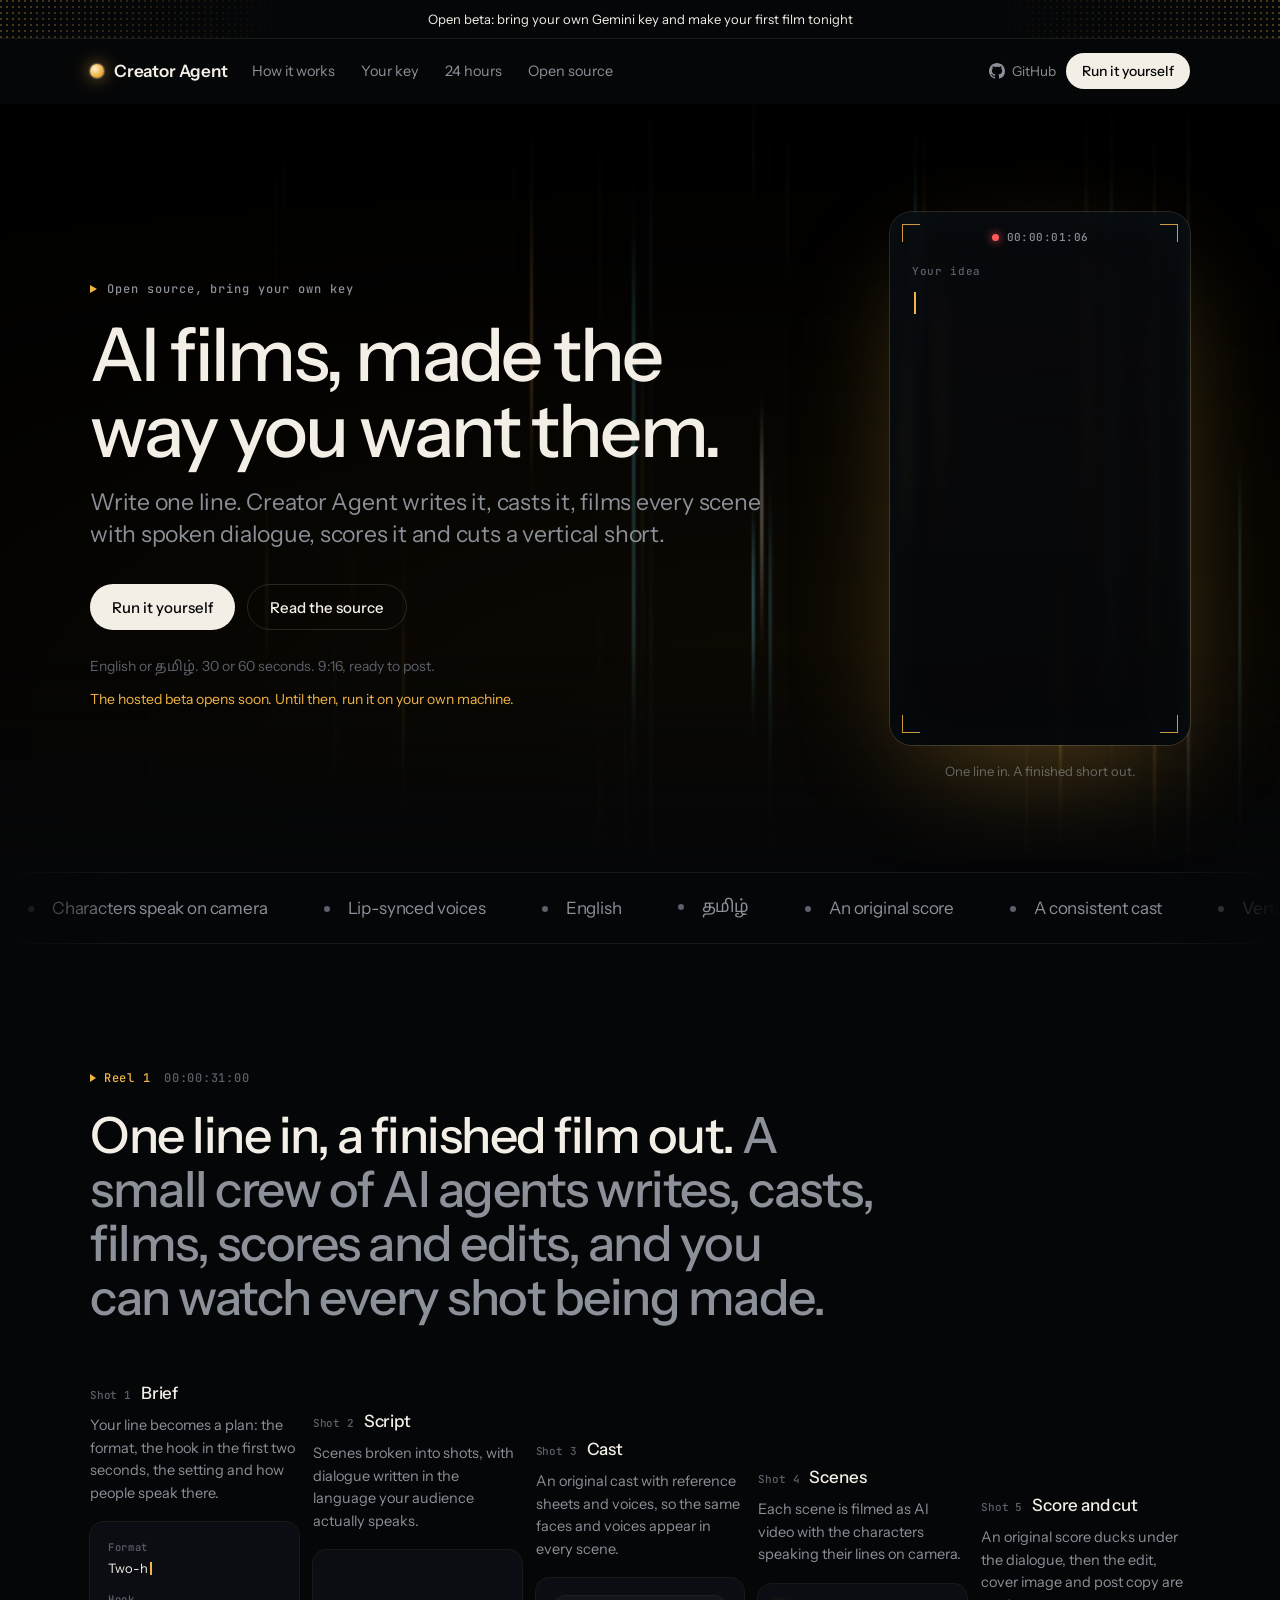
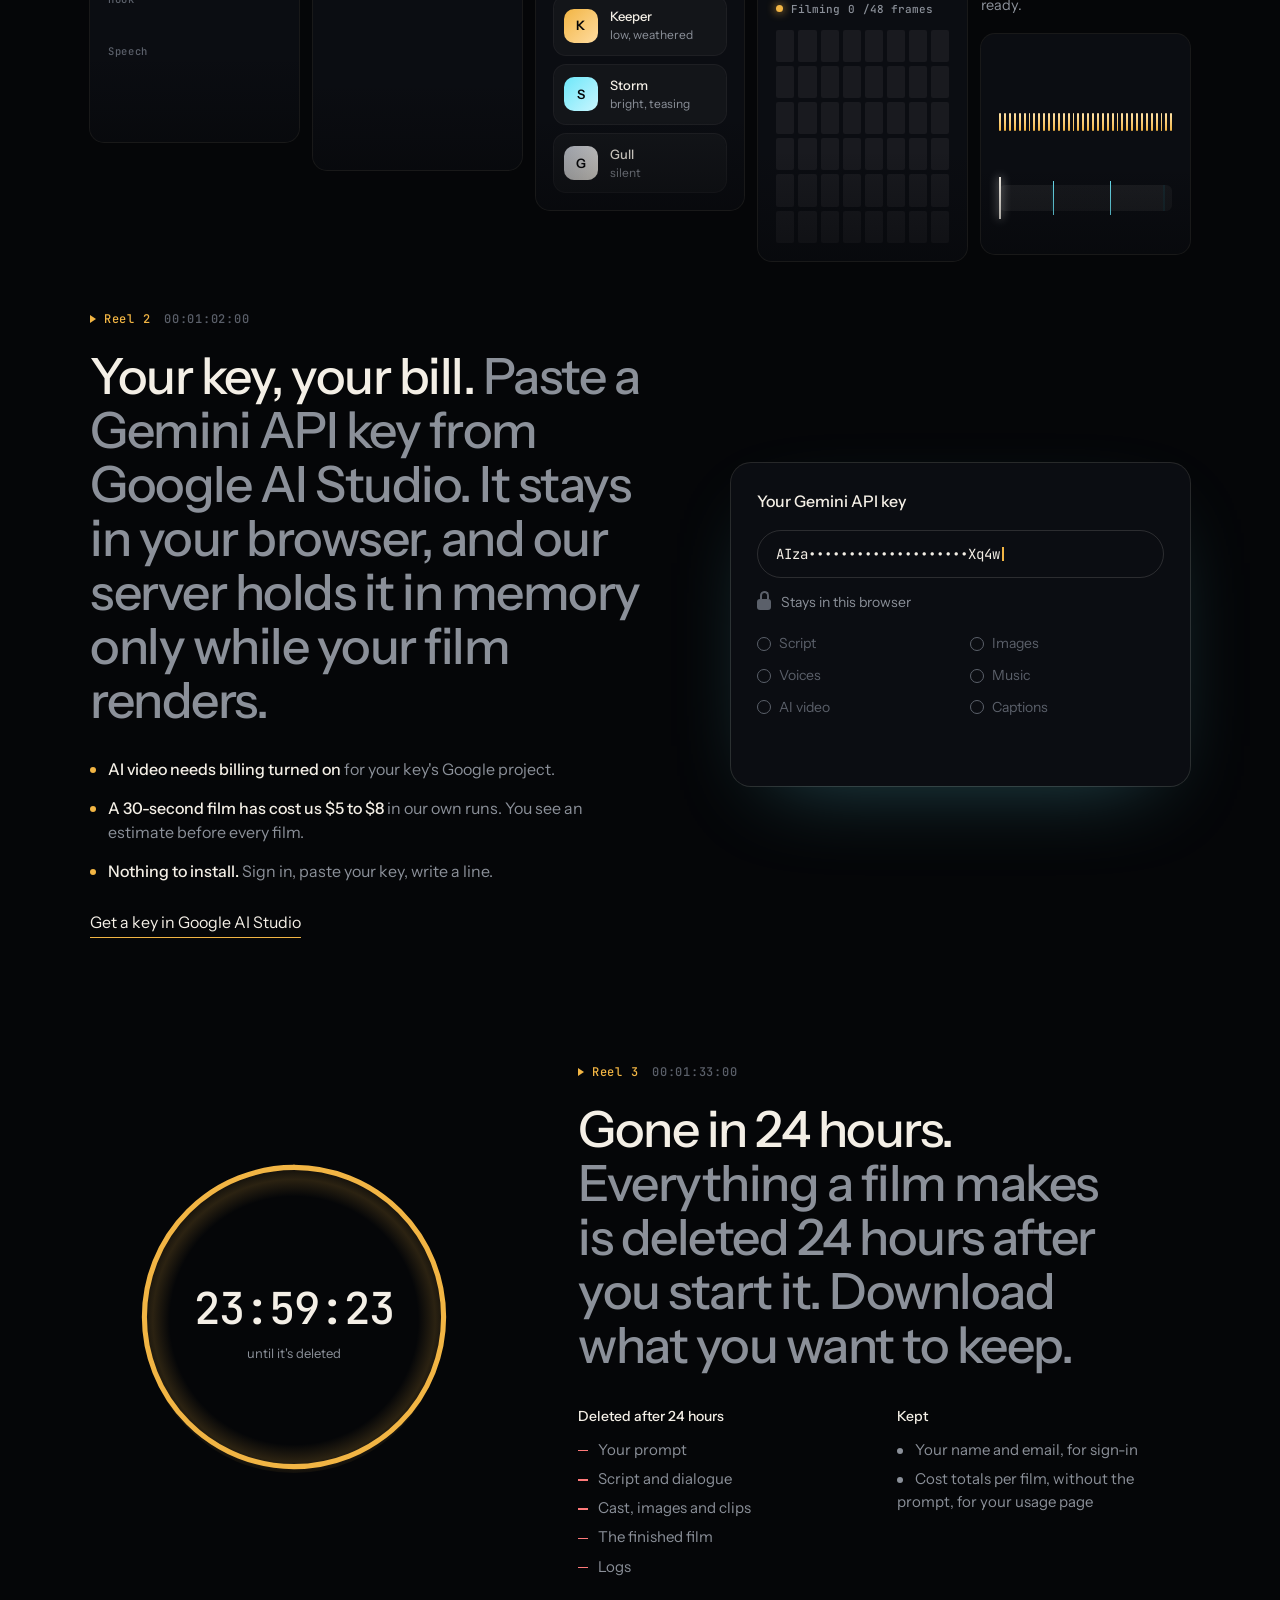
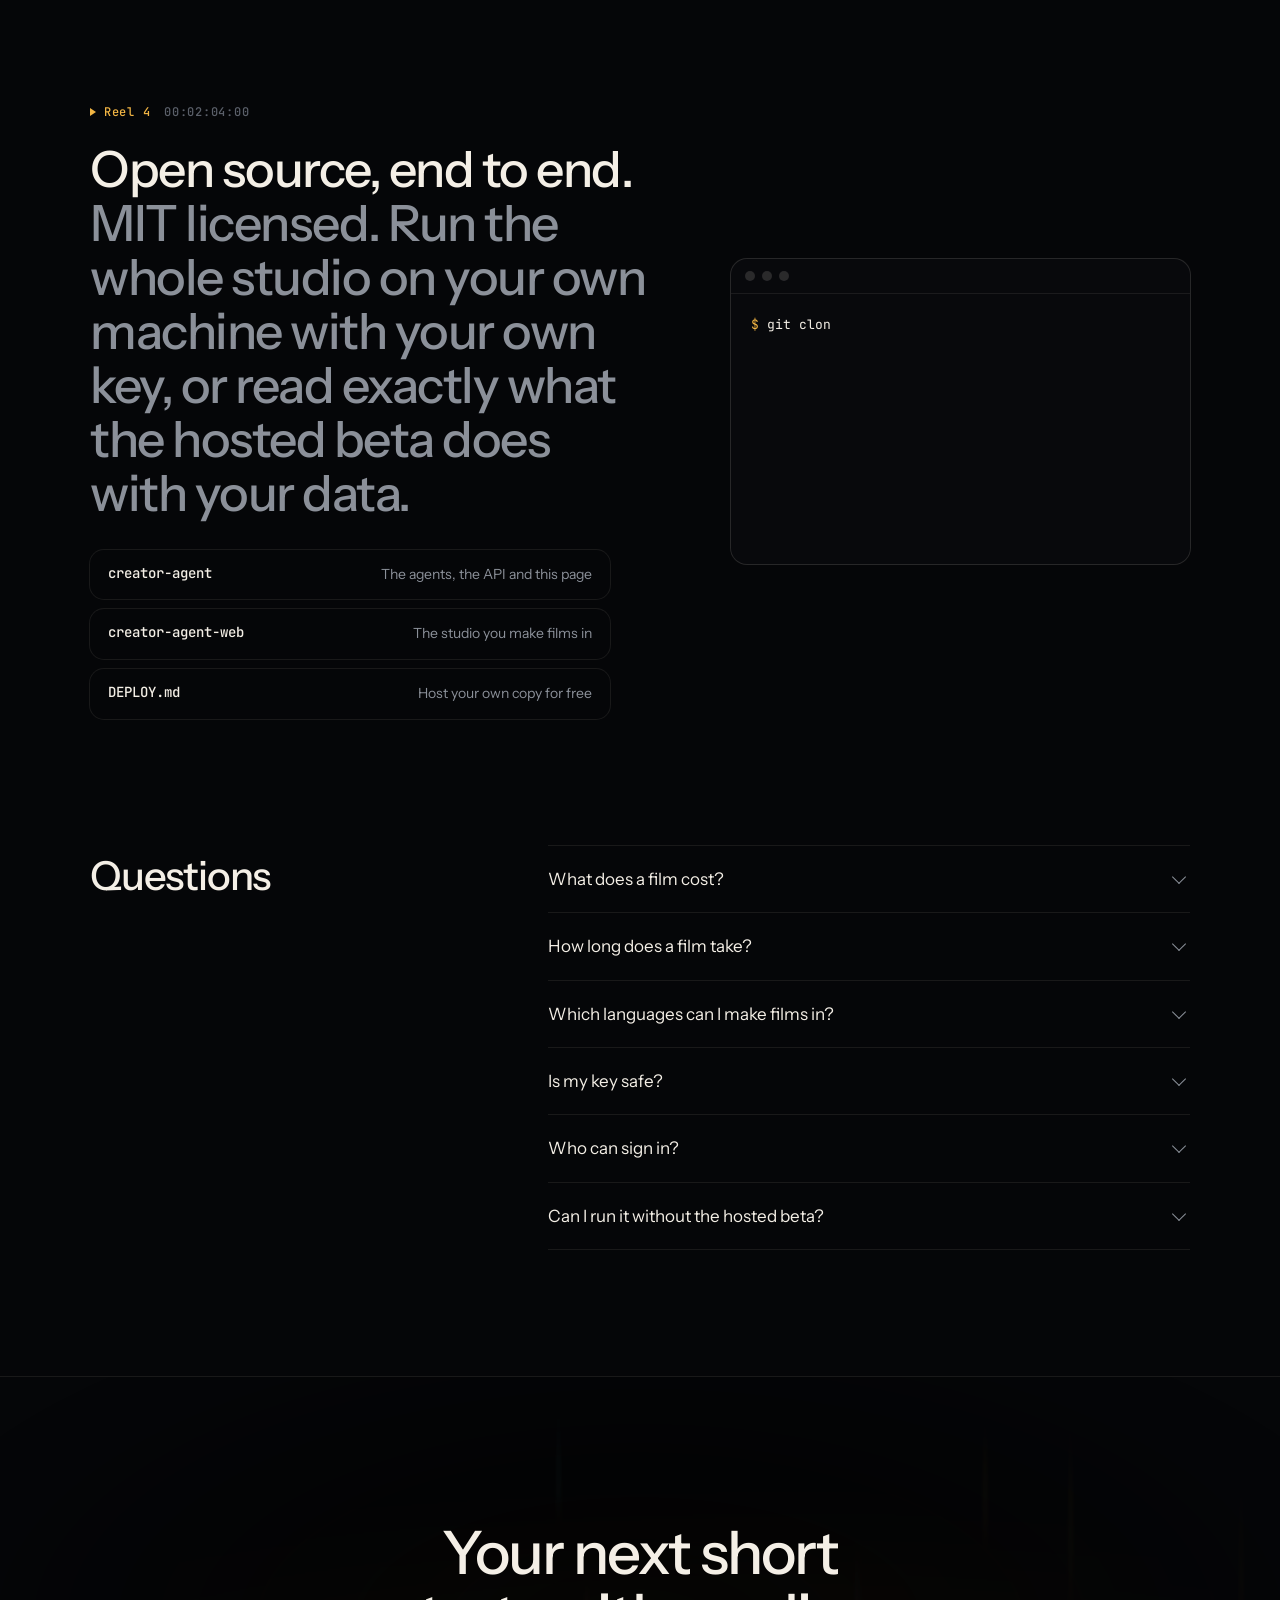
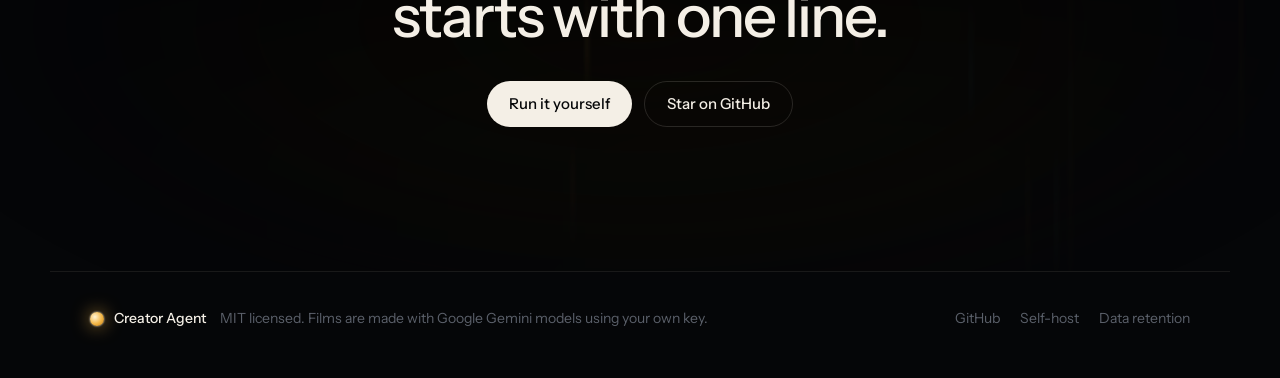
==== site/index.html @ b986a7c9 "Creator Agent: hosted BYOK beta, sign-in, 24h retention, homepage - Rebrand Storyboard Agent -> Crea" ====
<!doctype html>
<html lang="en">
<head>
  <meta charset="utf-8">
  <meta name="viewport" content="width=device-width, initial-scale=1">
  <title>Creator Agent: AI short films, made your way</title>
  <meta name="description" content="Open-source AI film studio for creators. Write one line and get a vertical short film with an original cast, spoken dialogue and a score, in English or Tamil. Bring your own Gemini key. Everything is deleted after 24 hours.">
  <meta property="og:title" content="Creator Agent">
  <meta property="og:description" content="Write one line. Get a finished vertical short film, made the way you want it. Open source, bring your own key.">
  <meta property="og:image" content="og.png">
  <meta property="og:type" content="website">
  <meta name="twitter:card" content="summary_large_image">
  <meta name="theme-color" content="#050608">
  <link rel="icon" href="favicon.svg" type="image/svg+xml">
  <link rel="preconnect" href="https://fonts.googleapis.com">
  <link rel="preconnect" href="https://fonts.gstatic.com" crossorigin>
  <link href="https://fonts.googleapis.com/css2?family=Instrument+Sans:wght@400;500;600&family=JetBrains+Mono:wght@400;500&family=Noto+Sans+Tamil:wght@500&display=swap" rel="stylesheet">
  <link rel="stylesheet" href="styles.css">
  <script src="config.js"></script>
  <script src="main.js" defer></script>
</head>
<body>
  <a class="skip" href="#main">Skip to content</a>

  <div class="ribbon">
    <span class="ribbon__grain" aria-hidden="true"></span>
    <a href="#key">Open beta: bring your own Gemini key and make your first film tonight</a>
  </div>

  <header class="nav" data-nav>
    <div class="nav__inner">
      <a class="brand" href="#top" aria-label="Creator Agent home">
        <span class="brand__bulb" aria-hidden="true"></span>
        Creator Agent
      </a>
      <nav class="nav__links" aria-label="Sections">
        <a href="#how">How it works</a>
        <a href="#key">Your key</a>
        <a href="#retention">24 hours</a>
        <a href="#source">Open source</a>
      </nav>
      <div class="nav__actions">
        <a class="star" href="https://github.com/Adithya-nat/creator-agent" data-star>
          <svg viewBox="0 0 16 16" aria-hidden="true"><path d="M8 0C3.58 0 0 3.58 0 8c0 3.54 2.29 6.53 5.47 7.59.4.07.55-.17.55-.38 0-.19-.01-.82-.01-1.49-2.01.37-2.53-.49-2.69-.94-.09-.23-.48-.94-.82-1.13-.28-.15-.68-.52-.01-.53.63-.01 1.08.58 1.23.82.72 1.21 1.87.87 2.33.66.07-.52.28-.87.51-1.07-1.78-.2-3.64-.89-3.64-3.95 0-.87.31-1.59.82-2.15-.08-.2-.36-1.02.08-2.12 0 0 .67-.21 2.2.82.64-.18 1.32-.27 2-.27s1.36.09 2 .27c1.53-1.04 2.2-.82 2.2-.82.44 1.1.16 1.92.08 2.12.51.56.82 1.27.82 2.15 0 3.07-1.87 3.75-3.65 3.95.29.25.54.73.54 1.48 0 1.07-.01 1.93-.01 2.2 0 .21.15.46.55.38A8.01 8.01 0 0 0 16 8c0-4.42-3.58-8-8-8Z"/></svg>
          <span data-star-count>GitHub</span>
        </a>
        <a class="btn btn--ghost btn--sm nav__signin" href="#" data-app-link="/login">Sign in</a>
        <a class="btn btn--light btn--sm" href="#" data-app-link="/login" data-cta>Start creating</a>
      </div>
    </div>
  </header>

  <main id="main">
    <!-- Hero: the projector beam + the gate where a film gets made -->
    <section class="hero" id="top">
      <canvas class="hero__beam" data-beam aria-hidden="true"></canvas>
      <div class="hero__inner">
        <div class="hero__copy">
          <p class="cue"><span class="cue__tri" aria-hidden="true"></span>Open source, bring your own key</p>
          <h1 class="hero__title">
            AI films, made the way you want them.
            <span class="dim">Write one line. Creator Agent writes it, casts it, films every scene with spoken dialogue, scores it and cuts a vertical short.</span>
          </h1>
          <div class="hero__ctas">
            <a class="btn btn--light" href="#" data-app-link="/login" data-cta>Start creating</a>
            <a class="btn btn--ghost" href="https://github.com/Adithya-nat/creator-agent">Read the source</a>
          </div>
          <p class="hero__meta">English or <span lang="ta" class="ta">தமிழ்</span>. 30 or 60 seconds. 9:16, ready to post.</p>
          <p class="hero__soon" data-soon hidden>The hosted beta opens soon. Until then, run it on your own machine.</p>
        </div>

        <figure class="gate" data-gate aria-label="A film being made from one line">
          <div class="gate__frame">
            <span class="gate__corner gate__corner--tl"></span><span class="gate__corner gate__corner--tr"></span>
            <span class="gate__corner gate__corner--bl"></span><span class="gate__corner gate__corner--br"></span>
            <div class="gate__hud">
              <span class="rec" aria-hidden="true"></span>
              <span class="tc" data-gate-tc>00:00:00:00</span>
            </div>
            <div class="gate__screen">
              <div class="gate__step gate__step--prompt is-on" data-step="prompt">
                <p class="gate__label">Your idea</p>
                <p class="gate__prompt"><span data-typed></span><span class="caret" aria-hidden="true"></span></p>
              </div>
              <ol class="gate__step gate__step--crew" data-step="crew">
                <li data-crew>Brief</li>
                <li data-crew>Script</li>
                <li data-crew>Cast</li>
                <li data-crew>Filming <span data-scene>scene 1 of 3</span></li>
                <li data-crew>Score and cut</li>
              </ol>
              <div class="gate__step gate__step--ready" data-step="ready">
                <div class="play" aria-hidden="true"><span></span></div>
                <p class="gate__title" data-film-title>The Keeper and the Storm</p>
                <p class="gate__sub">Film ready, 0:31</p>
                <p class="gate__line"><b>Keeper</b> You again? Every night, you knock.</p>
              </div>
            </div>
          </div>
          <figcaption class="gate__cap">One line in. A finished short out.</figcaption>
        </figure>
      </div>
    </section>

    <div class="ticker" aria-label="What every film includes">
      <div class="ticker__track" data-ticker>
        <span>Characters speak on camera</span><span>Lip-synced voices</span><span>English</span><span lang="ta" class="ta">தமிழ்</span>
        <span>An original score</span><span>A consistent cast</span><span>Vertical 9:16</span><span>Captions and post copy</span>
        <span>Watch every step live</span><span>MIT licensed</span>
      </div>
    </div>

    <!-- Reel 1: the pipeline is a real sequence, so the shots are numbered -->
    <section class="reel" id="how">
      <div class="reel__head">
        <p class="reel__mark"><span class="reel__no">Reel 1</span><span class="reel__tc">00:00:31:00</span></p>
        <h2 class="lit" data-lit>One line in, a finished film out. <span>A small crew of AI agents writes, casts, films, scores and edits, and you can watch every shot being made.</span></h2>
      </div>

      <ol class="shots" data-shots>
        <li class="shot" style="--n:0">
          <h3><span class="shot__n">Shot 1</span> Brief</h3>
          <p>Your line becomes a plan: the format, the hook in the first two seconds, the setting and how people speak there.</p>
          <div class="pane pane--brief" aria-hidden="true">
            <dl>
              <div><dt>Format</dt><dd data-fill="Two-hander, one night">&nbsp;</dd></div>
              <div><dt>Hook</dt><dd data-fill="A knock on a lighthouse door at 3 a.m.">&nbsp;</dd></div>
              <div><dt>Speech</dt><dd data-fill="Coastal Tamil, today">&nbsp;</dd></div>
            </dl>
          </div>
        </li>
        <li class="shot" style="--n:1">
          <h3><span class="shot__n">Shot 2</span> Script</h3>
          <p>Scenes broken into shots, with dialogue written in the language your audience actually speaks.</p>
          <div class="pane pane--script" aria-hidden="true">
            <p class="ln"><b>KEEPER</b> You again? Every night, you knock.</p>
            <p class="ln"><b>STORM</b> Someone has to keep you company.</p>
            <p class="ln ta" lang="ta"><b>காவலர்</b> இன்னைக்கும் வந்துட்டியா?</p>
          </div>
        </li>
        <li class="shot" style="--n:2">
          <h3><span class="shot__n">Shot 3</span> Cast</h3>
          <p>An original cast with reference sheets and voices, so the same faces and voices appear in every scene.</p>
          <div class="pane pane--cast" aria-hidden="true">
            <div class="chip-card" style="--d:0"><span class="mono">K</span><b>Keeper</b><i>low, weathered</i></div>
            <div class="chip-card" style="--d:1"><span class="mono">S</span><b>Storm</b><i>bright, teasing</i></div>
            <div class="chip-card" style="--d:2"><span class="mono">G</span><b>Gull</b><i>silent</i></div>
          </div>
        </li>
        <li class="shot" style="--n:3">
          <h3><span class="shot__n">Shot 4</span> Scenes</h3>
          <p>Each scene is filmed as AI video with the characters speaking their lines on camera.</p>
          <div class="pane pane--scenes" aria-hidden="true">
            <p class="pane__status"><span class="dot"></span>Filming <span data-shots-count>0</span>/48 frames</p>
            <div class="cells" data-cells></div>
          </div>
        </li>
        <li class="shot" style="--n:4">
          <h3><span class="shot__n">Shot 5</span> Score and cut</h3>
          <p>An original score ducks under the dialogue, then the edit, cover image and post copy are ready.</p>
          <div class="pane pane--cut" aria-hidden="true">
            <div class="wave" data-wave></div>
            <div class="timeline"><span class="cut" style="--x:31%"></span><span class="cut" style="--x:64%"></span><span class="head"></span></div>
          </div>
        </li>
      </ol>
    </section>

    <!-- Reel 2: bring your own key -->
    <section class="reel reel--split" id="key">
      <div class="reel__head">
        <p class="reel__mark"><span class="reel__no">Reel 2</span><span class="reel__tc">00:01:02:00</span></p>
        <h2 class="lit" data-lit>Your key, your bill. <span>Paste a Gemini API key from Google AI Studio. It stays in your browser, and our server holds it in memory only while your film renders.</span></h2>
        <ul class="facts">
          <li><b>AI video needs billing turned on</b> for your key's Google project.</li>
          <li><b>A 30-second film has cost us $5 to $8</b> in our own runs. You see an estimate before every film.</li>
          <li><b>Nothing to install.</b> Sign in, paste your key, write a line.</li>
        </ul>
        <a class="link" href="https://aistudio.google.com/apikey">Get a key in Google AI Studio</a>
      </div>

      <div class="keybox" data-keybox aria-hidden="true">
        <p class="keybox__title">Your Gemini API key</p>
        <div class="keybox__field"><span data-key-typed></span><span class="caret"></span></div>
        <p class="keybox__lock"><span class="lock" data-lock></span>Stays in this browser</p>
        <ul class="keybox__checks">
          <li data-check>Script</li><li data-check>Images</li><li data-check>Voices</li>
          <li data-check>Music</li><li data-check>AI video</li><li data-check>Captions</li>
        </ul>
        <p class="keybox__ok" data-key-ok>Ready to make films.</p>
      </div>
    </section>

    <!-- Reel 3: 24-hour retention -->
    <section class="reel reel--split reel--flip" id="retention">
      <div class="clock" data-clock aria-hidden="true">
        <svg viewBox="0 0 200 200">
          <circle class="clock__track" cx="100" cy="100" r="88"/>
          <circle class="clock__arc" cx="100" cy="100" r="88" data-clock-arc/>
        </svg>
        <div class="clock__read">
          <span class="clock__time" data-clock-time>24:00:00</span>
          <span class="clock__label">until it's deleted</span>
        </div>
      </div>

      <div class="reel__head">
        <p class="reel__mark"><span class="reel__no">Reel 3</span><span class="reel__tc">00:01:33:00</span></p>
        <h2 class="lit" data-lit>Gone in 24 hours. <span>Everything a film makes is deleted 24 hours after you start it. Download what you want to keep.</span></h2>
        <div class="ledger">
          <div class="ledger__gone">
            <h3>Deleted after 24 hours</h3>
            <ul><li>Your prompt</li><li>Script and dialogue</li><li>Cast, images and clips</li><li>The finished film</li><li>Logs</li></ul>
          </div>
          <div class="ledger__kept">
            <h3>Kept</h3>
            <ul><li>Your name and email, for sign-in</li><li>Cost totals per film, without the prompt, for your usage page</li></ul>
          </div>
        </div>
      </div>
    </section>

    <!-- Reel 4: open source -->
    <section class="reel reel--split" id="source">
      <div class="reel__head">
        <p class="reel__mark"><span class="reel__no">Reel 4</span><span class="reel__tc">00:02:04:00</span></p>
        <h2 class="lit" data-lit>Open source, end to end. <span>MIT licensed. Run the whole studio on your own machine with your own key, or read exactly what the hosted beta does with your data.</span></h2>
        <div class="repos">
          <a href="https://github.com/Adithya-nat/creator-agent"><b>creator-agent</b><span>The agents, the API and this page</span></a>
          <a href="https://github.com/Adithya-nat/creator-agent-web"><b>creator-agent-web</b><span>The studio you make films in</span></a>
          <a href="https://github.com/Adithya-nat/creator-agent/blob/main/DEPLOY.md"><b>DEPLOY.md</b><span>Host your own copy for free</span></a>
        </div>
      </div>
      <div class="term" aria-label="Run it locally">
        <div class="term__bar"><span></span><span></span><span></span></div>
        <pre class="term__body" data-term></pre>
      </div>
    </section>

    <section class="faq" aria-labelledby="faq-title">
      <h2 id="faq-title">Questions</h2>
      <div class="faq__list">
        <details><summary>What does a film cost?</summary><p>You pay Google directly through your own key. A 30-second film with on-camera dialogue has cost us about $5 to $8; most of that is AI video. The studio shows an estimate before you start and the real cost after.</p></details>
        <details><summary>How long does a film take?</summary><p>Usually 10 to 20 minutes for 30 seconds. You can watch each step live and leave the page; the film keeps rendering.</p></details>
        <details><summary>Which languages can I make films in?</summary><p>English and Tamil. A film is entirely in one language, from the dialogue to the captions and the post copy.</p></details>
        <details><summary>Is my key safe?</summary><p>Your key is stored only in your browser. It travels with the request that starts or resumes a film, is held in memory while that film renders, and is never written to the database or logs. You can remove it any time.</p></details>
        <details><summary>Who can sign in?</summary><p>Anyone can sign in with GitHub or Google. During the beta, new accounts are let in in small batches, so you may wait a little before you can make films.</p></details>
        <details><summary>Can I run it without the hosted beta?</summary><p>Yes. Clone both repositories, add your key to <code>.env</code> and run <code>make setup && make dev</code>. Nothing leaves your machine except calls to Google.</p></details>
      </div>
    </section>

    <section class="finale">
      <canvas class="finale__beam" data-beam="soft" aria-hidden="true"></canvas>
      <h2>Your next short starts with one line.</h2>
      <div class="hero__ctas">
        <a class="btn btn--light" href="#" data-app-link="/login" data-cta>Start creating</a>
        <a class="btn btn--ghost" href="https://github.com/Adithya-nat/creator-agent">Star on GitHub</a>
      </div>
    </section>
  </main>

  <footer class="foot">
    <p><span class="brand__bulb" aria-hidden="true"></span>Creator Agent</p>
    <p>MIT licensed. Films are made with Google Gemini models using your own key.</p>
    <nav aria-label="Footer"><a href="https://github.com/Adithya-nat/creator-agent">GitHub</a><a href="https://github.com/Adithya-nat/creator-agent/blob/main/DEPLOY.md">Self-host</a><a href="#retention">Data retention</a></nav>
  </footer>
</body>
</html>
---- site/styles.css ----
:root {
  --void: #050608;
  --void-2: #0b0d12;
  --celluloid: #f4efe6;
  --grain: #8b9099;
  --grain-2: #5b606a;
  --tungsten: #f2b544;
  --leak: #6ee7f9;
  --ok: #7bd88f;
  --hair: rgba(244, 239, 230, 0.08);
  --hair-2: rgba(244, 239, 230, 0.14);
  --sans: "Instrument Sans", system-ui, sans-serif;
  --mono: "JetBrains Mono", ui-monospace, monospace;
  --tamil: "Noto Sans Tamil", var(--sans);
  --wrap: 1180px;
  --gutter: clamp(16px, 4vw, 40px);
  --ease: cubic-bezier(0.2, 0, 0, 1);
  color-scheme: dark;
}

*, *::before, *::after { box-sizing: border-box; }
[hidden] { display: none !important; }
html { scroll-behavior: smooth; -webkit-text-size-adjust: 100%; }
body {
  margin: 0;
  background: var(--void);
  color: var(--celluloid);
  font: 400 16px/1.55 var(--sans);
  -webkit-font-smoothing: antialiased;
  overflow-x: hidden;
}
a { color: inherit; text-decoration: none; }
h1, h2, h3, p, ul, ol, dl, dd, figure { margin: 0; padding: 0; }
ul, ol { list-style: none; }
code { font: 0.9em var(--mono); color: var(--celluloid); }
.ta { font-family: var(--tamil); }
:focus-visible { outline: 2px solid var(--tungsten); outline-offset: 3px; border-radius: 6px; }

.skip { position: absolute; left: -999px; top: 8px; z-index: 100; background: var(--celluloid); color: var(--void); padding: 8px 12px; border-radius: 8px; }
.skip:focus { left: 8px; }

/* ---------- ribbon + nav ---------- */
.ribbon {
  position: relative;
  overflow: hidden;
  border-bottom: 1px solid var(--hair);
  text-align: center;
  font-size: 13px;
  padding: 9px var(--gutter);
  color: var(--celluloid);
}
.ribbon__grain {
  position: absolute; inset: 0; z-index: -1; opacity: 0.55;
  background:
    radial-gradient(circle at 1px 1px, rgba(242, 181, 68, 0.55) 1px, transparent 1.2px) 0 0 / 6px 6px;
  mask-image: linear-gradient(90deg, black, transparent 22%, transparent 78%, black);
}
.ribbon a:hover { color: var(--tungsten); }

.nav { position: sticky; top: 0; z-index: 50; transition: background 0.3s var(--ease), border-color 0.3s; border-bottom: 1px solid transparent; }
.nav.is-scrolled { background: rgba(5, 6, 8, 0.72); backdrop-filter: blur(14px) saturate(1.4); border-color: var(--hair); }
.nav__inner { max-width: var(--wrap); margin: 0 auto; padding: 14px var(--gutter); display: flex; align-items: center; gap: 24px; }
.brand { white-space: nowrap; display: inline-flex; align-items: center; gap: 10px; font-weight: 600; letter-spacing: -0.01em; font-size: 17px; }
.brand__bulb {
  width: 14px; height: 14px; border-radius: 50%;
  background: radial-gradient(circle at 35% 35%, #fff4d6, var(--tungsten) 55%, #b9791c);
  box-shadow: 0 0 18px rgba(242, 181, 68, 0.75), 0 0 2px #fff;
  display: inline-block;
}
.nav__links { display: none; gap: 26px; font-size: 14.5px; color: var(--grain); }
.nav__links a:hover { color: var(--celluloid); }
.nav__actions { margin-left: auto; display: flex; align-items: center; gap: 10px; }
.star { display: none; align-items: center; gap: 7px; font-size: 13.5px; color: var(--grain); }
.star svg { width: 16px; height: 16px; fill: currentColor; }
.star:hover { color: var(--celluloid); }


.btn {
  display: inline-flex; align-items: center; justify-content: center;
  min-height: 46px; padding: 0 22px; border-radius: 999px;
  font: 500 15px var(--sans); white-space: nowrap;
  transition: transform 0.15s var(--ease), background 0.2s, border-color 0.2s, color 0.2s;
}
.btn:active { transform: scale(0.97); }
.btn--sm { min-height: 36px; padding: 0 16px; font-size: 14px; }
.btn--light { background: var(--celluloid); color: #07080a; }
.btn--light:hover { background: #fff; }
.nav .nav__signin { display: none; }
.btn--ghost { border: 1px solid var(--hair-2); color: var(--celluloid); }
.btn--ghost:hover { border-color: rgba(244, 239, 230, 0.35); background: rgba(244, 239, 230, 0.04); }

/* ---------- hero ---------- */
.hero { position: relative; isolation: isolate; overflow: hidden; }
.hero__beam, .finale__beam { position: absolute; inset: 0; width: 100%; height: 100%; z-index: -1; display: block; }
.hero__beam { mask-image: linear-gradient(to bottom, black 70%, transparent); }
.hero__inner {
  max-width: var(--wrap); margin: 0 auto;
  padding: clamp(56px, 12vh, 140px) var(--gutter) clamp(56px, 10vh, 110px);
  display: grid; gap: 56px; align-items: center;
}
.cue { display: flex; align-items: center; gap: 10px; font: 500 12px/1 var(--mono); letter-spacing: 0.08em; color: var(--grain); }
.cue__tri { width: 0; height: 0; border-left: 7px solid var(--tungsten); border-top: 4.5px solid transparent; border-bottom: 4.5px solid transparent; }
.hero__title {
  margin-top: 22px;
  font-weight: 500;
  font-size: clamp(38px, 6.2vw, 74px);
  line-height: 1.02;
  letter-spacing: -0.035em;
  max-width: 15ch;
  text-wrap: balance;
}
.hero__title .dim {
  display: block; margin-top: 18px;
  font-size: clamp(18px, 1.9vw, 23px); line-height: 1.4; letter-spacing: -0.01em;
  color: var(--grain); max-width: 46ch; font-weight: 400; text-wrap: pretty;
}
.hero__ctas { margin-top: 34px; display: flex; flex-wrap: wrap; gap: 12px; }
.hero__meta { margin-top: 26px; font-size: 14px; color: var(--grain-2); }
.hero__soon { margin-top: 10px; font-size: 14px; color: var(--tungsten); }

/* the gate: a 9:16 projector aperture */
.gate { justify-self: center; width: min(300px, 78vw); }
.gate__frame {
  position: relative; aspect-ratio: 9 / 16;
  border-radius: 22px;
  background: linear-gradient(180deg, rgba(11, 13, 18, 0.65), rgba(5, 6, 8, 0.92));
  box-shadow: 0 0 0 1px var(--hair-2), 0 40px 120px -30px rgba(242, 181, 68, 0.35), inset 0 0 60px rgba(110, 231, 249, 0.04);
  backdrop-filter: blur(6px);
  overflow: hidden;
}
.gate__corner { position: absolute; width: 18px; height: 18px; border-color: var(--tungsten); border-style: solid; opacity: 0.85; }
.gate__corner--tl { top: 12px; left: 12px; border-width: 1.5px 0 0 1.5px; }
.gate__corner--tr { top: 12px; right: 12px; border-width: 1.5px 1.5px 0 0; }
.gate__corner--bl { bottom: 12px; left: 12px; border-width: 0 0 1.5px 1.5px; }
.gate__corner--br { bottom: 12px; right: 12px; border-width: 0 1.5px 1.5px 0; }
.gate__hud { position: absolute; top: 18px; left: 0; right: 0; display: flex; justify-content: center; align-items: center; gap: 8px; font: 500 11px var(--mono); color: var(--grain); letter-spacing: 0.04em; }
.rec { width: 7px; height: 7px; border-radius: 50%; background: #ff5a5a; box-shadow: 0 0 10px #ff5a5a; animation: blink 1.4s steps(2) infinite; }
.gate__screen { position: absolute; inset: 52px 22px 26px; }
.gate__step { position: absolute; inset: 0; opacity: 0; transform: translateY(8px); transition: opacity 0.6s var(--ease), transform 0.6s var(--ease); pointer-events: none; }
.gate__step.is-on { opacity: 1; transform: none; }
.gate__label { font: 500 11px var(--mono); color: var(--grain-2); letter-spacing: 0.06em; }
.gate__prompt { margin-top: 12px; font-size: 22px; line-height: 1.25; letter-spacing: -0.02em; min-height: 4em; }
.caret { display: inline-block; width: 2px; height: 1em; background: var(--tungsten); vertical-align: -0.12em; margin-left: 2px; animation: blink 1s steps(2) infinite; }
.gate__step--crew { display: flex; flex-direction: column; justify-content: center; gap: 14px; }
.gate__step--crew li {
  display: flex; align-items: center; gap: 12px; font-size: 15px; color: var(--grain-2);
  transition: color 0.4s;
}
.gate__step--crew li::before {
  content: ""; width: 16px; height: 16px; border-radius: 50%; flex: none;
  border: 1.5px solid var(--grain-2); transition: all 0.35s var(--ease);
}
.gate__step--crew li.is-run { color: var(--celluloid); }
.gate__step--crew li.is-run::before { border-color: var(--tungsten); border-top-color: transparent; animation: spin 0.9s linear infinite; }
.gate__step--crew li.is-done { color: var(--grain); }
.gate__step--crew li.is-done::before { background: var(--ok); border-color: var(--ok); box-shadow: inset 0 0 0 3px #0b0d12; }
.gate__step--crew li span { font: 500 11px var(--mono); color: var(--tungsten); }
.gate__step--ready { display: flex; flex-direction: column; justify-content: flex-end; }
.play { position: absolute; top: 34%; left: 50%; translate: -50% -50%; width: 64px; height: 64px; border-radius: 50%; background: rgba(244, 239, 230, 0.1); box-shadow: 0 0 0 1px var(--hair-2), 0 0 50px rgba(242, 181, 68, 0.35); display: grid; place-items: center; }
.play span { width: 0; height: 0; border-left: 16px solid var(--celluloid); border-top: 10px solid transparent; border-bottom: 10px solid transparent; margin-left: 4px; }
.gate__title { font-size: 19px; font-weight: 500; letter-spacing: -0.02em; }
.gate__sub { font: 500 11px var(--mono); color: var(--ok); margin-top: 6px; }
.gate__line { margin-top: 16px; padding: 8px 10px; border-radius: 10px; background: rgba(0, 0, 0, 0.45); font-size: 13px; color: var(--celluloid); }
.gate__line b { color: var(--tungsten); font-weight: 600; margin-right: 6px; }
.gate__cap { margin-top: 16px; text-align: center; font-size: 13px; color: var(--grain-2); }

/* ---------- ticker ---------- */
.ticker { border-block: 1px solid var(--hair); overflow: hidden; mask-image: linear-gradient(90deg, transparent, black 10%, black 90%, transparent); }
.ticker__track { display: flex; width: max-content; gap: 56px; padding: 22px 28px; animation: marquee 48s linear infinite; }
.ticker__track span { font-size: 17px; color: var(--grain); white-space: nowrap; letter-spacing: -0.01em; }
.ticker__track span::before { content: ""; display: inline-block; width: 6px; height: 6px; margin-right: 18px; border-radius: 50%; background: var(--grain-2); vertical-align: middle; }
.ticker:hover .ticker__track { animation-play-state: paused; }

/* ---------- reels ---------- */
.reel { max-width: var(--wrap); margin: 0 auto; padding: clamp(80px, 14vh, 150px) var(--gutter) 0; }
.reel__mark { display: flex; align-items: baseline; gap: 14px; font: 500 12px var(--mono); letter-spacing: 0.06em; }
.reel__no { color: var(--tungsten); }
.reel__no::before { content: ""; display: inline-block; margin-right: 8px; border-left: 6px solid var(--tungsten); border-top: 4px solid transparent; border-bottom: 4px solid transparent; }
.reel__tc { color: var(--grain-2); }
.lit {
  margin-top: 22px;
  font-weight: 500; font-size: clamp(30px, 4.2vw, 50px); line-height: 1.08; letter-spacing: -0.03em;
  max-width: 24ch; text-wrap: balance;
}
.lit > span { color: #3f434b; }
.lit .w { transition: color 0.5s var(--ease); }
.lit .w.on { color: var(--grain); }
.reel--split { display: grid; gap: 56px; align-items: center; }

/* shots: a horizontal strip on desktop, a swipe row on phones */
.shots {
  margin-top: 56px; display: grid; grid-auto-flow: column; grid-auto-columns: minmax(260px, 78%);
  gap: 14px; overflow-x: auto; scroll-snap-type: x mandatory; padding-bottom: 8px;
  scrollbar-width: none;
}
.shots::-webkit-scrollbar { display: none; }
.shot { scroll-snap-align: start; display: flex; flex-direction: column; }
.shot h3 { font-size: 17px; font-weight: 500; letter-spacing: -0.01em; display: flex; gap: 10px; align-items: baseline; }
.shot__n { font: 500 11px var(--mono); color: var(--grain-2); }
.shot > p { margin-top: 8px; font-size: 14.5px; color: var(--grain); min-height: 4.6em; }
.pane {
  margin-top: 18px; position: relative; flex: 1; min-height: 220px;
  border-radius: 14px; background: var(--void-2); box-shadow: 0 0 0 1px var(--hair);
  padding: 18px; overflow: hidden; font-size: 13px;
}
.pane::after { content: ""; position: absolute; inset: 0; pointer-events: none; background: linear-gradient(180deg, transparent 60%, rgba(5, 6, 8, 0.5)); }
.pane--brief dl { display: grid; gap: 14px; }
.pane--brief dt { font: 500 10.5px var(--mono); color: var(--grain-2); letter-spacing: 0.06em; }
.pane--brief dd { margin-top: 4px; color: var(--celluloid); min-height: 1.4em; }
.pane--brief dd.typing::after { content: ""; display: inline-block; width: 1.5px; height: 1em; background: var(--tungsten); vertical-align: -0.15em; margin-left: 2px; animation: blink 1s steps(2) infinite; }
.pane--script { display: flex; flex-direction: column; gap: 12px; }
.ln { opacity: 0; transform: translateY(6px); transition: opacity 0.5s var(--ease), transform 0.5s var(--ease); line-height: 1.45; }
.ln b { display: block; font: 500 10.5px var(--mono); color: var(--tungsten); letter-spacing: 0.05em; margin-bottom: 2px; }
.ln.ta b { font-family: var(--tamil); letter-spacing: 0; }
.ln.on { opacity: 1; transform: none; }
.pane--cast { display: grid; gap: 10px; }
.chip-card {
  display: grid; grid-template-columns: 34px 1fr; grid-template-rows: auto auto; column-gap: 12px; align-items: center;
  padding: 10px; border-radius: 12px; background: rgba(244, 239, 230, 0.03); box-shadow: 0 0 0 1px var(--hair);
  opacity: 0; transform: translateX(-14px) rotate(-2deg);
  transition: opacity 0.5s var(--ease) calc(var(--d) * 0.18s), transform 0.6s var(--ease) calc(var(--d) * 0.18s);
}
.is-live .chip-card { opacity: 1; transform: none; }
.chip-card .mono { grid-row: span 2; width: 34px; height: 34px; border-radius: 10px; display: grid; place-items: center; font-weight: 600; color: var(--void); background: linear-gradient(135deg, var(--tungsten), #ffdca0); }
.chip-card:nth-child(2) .mono { background: linear-gradient(135deg, var(--leak), #c9f6ff); }
.chip-card:nth-child(3) .mono { background: linear-gradient(135deg, #b9bec8, #f4efe6); }
.chip-card b { font-weight: 500; }
.chip-card i { font-style: normal; font-size: 12px; color: var(--grain); }
.pane__status { display: flex; align-items: center; gap: 8px; font: 500 11px var(--mono); color: var(--grain); }
.dot { width: 7px; height: 7px; border-radius: 50%; background: var(--tungsten); box-shadow: 0 0 10px var(--tungsten); animation: blink 1.2s steps(2) infinite; }
.cells { margin-top: 14px; display: grid; grid-template-columns: repeat(8, 1fr); gap: 4px; }
.cells i { aspect-ratio: 9 / 16; border-radius: 2px; background: rgba(244, 239, 230, 0.06); transition: background 0.35s; }
.cells i.on { background: color-mix(in oklab, var(--tungsten) 75%, transparent); box-shadow: 0 0 8px rgba(242, 181, 68, 0.35); }
.cells i.on:nth-child(3n) { background: color-mix(in oklab, var(--leak) 60%, transparent); box-shadow: 0 0 8px rgba(110, 231, 249, 0.3); }
.pane--cut { display: flex; flex-direction: column; justify-content: center; gap: 18px; }
.wave { height: 90px; display: flex; align-items: center; gap: 3px; }
.wave i { flex: 1; border-radius: 2px; background: linear-gradient(to top, var(--tungsten), #ffe2a8); height: 20%; transform-origin: center; animation: wave 1.6s ease-in-out infinite; animation-play-state: paused; animation-delay: calc(var(--i) * -0.09s); }
.is-live .wave i { animation-play-state: running; }
.timeline { position: relative; height: 26px; border-radius: 6px; background: repeating-linear-gradient(90deg, rgba(244, 239, 230, 0.07) 0 30%, rgba(110, 231, 249, 0.12) 30% 31%, rgba(244, 239, 230, 0.05) 31% 64%, rgba(110, 231, 249, 0.12) 64% 65%, rgba(244, 239, 230, 0.08) 65%); }
.timeline .cut { position: absolute; top: -4px; bottom: -4px; left: var(--x); width: 1.5px; background: var(--leak); }
.timeline .head { position: absolute; top: -8px; bottom: -8px; width: 2px; background: var(--celluloid); box-shadow: 0 0 10px #fff; left: 0; animation: playhead 5s linear infinite; animation-play-state: paused; }
.is-live .timeline .head { animation-play-state: running; }

.facts { margin-top: 30px; display: grid; gap: 14px; max-width: 52ch; color: var(--grain); }
.facts li { padding-left: 18px; position: relative; }
.facts li::before { content: ""; position: absolute; left: 0; top: 0.62em; width: 6px; height: 6px; border-radius: 50%; background: var(--tungsten); }
.facts b { color: var(--celluloid); font-weight: 500; }
.link { display: inline-block; margin-top: 26px; color: var(--celluloid); border-bottom: 1px solid var(--tungsten); padding-bottom: 2px; }
.link:hover { color: var(--tungsten); }

.keybox {
  border-radius: 20px; padding: 26px; background: var(--void-2);
  box-shadow: 0 0 0 1px var(--hair-2), 0 30px 90px -40px rgba(110, 231, 249, 0.35);
}
.keybox__title { font-weight: 500; }
.keybox__field { margin-top: 16px; height: 48px; border-radius: 999px; border: 1px solid var(--hair-2); display: flex; align-items: center; padding: 0 18px; font: 14px var(--mono); color: var(--celluloid); overflow: hidden; white-space: nowrap; }
.keybox__lock { margin-top: 14px; display: flex; align-items: center; gap: 10px; font-size: 14px; color: var(--grain); }
.lock { position: relative; width: 14px; height: 11px; border-radius: 3px; background: var(--grain-2); transition: background 0.3s; margin-top: 4px; }
.lock::before { content: ""; position: absolute; left: 2.5px; bottom: 8px; width: 9px; height: 8px; border: 2px solid var(--grain-2); border-bottom: 0; border-radius: 6px 6px 0 0; transform: translateY(-3px); transition: transform 0.35s var(--ease), border-color 0.3s; }
.lock.shut { background: var(--ok); }
.lock.shut::before { transform: none; border-color: var(--ok); }
.keybox__checks { margin-top: 20px; display: grid; grid-template-columns: 1fr 1fr; gap: 10px 18px; font-size: 14px; color: var(--grain-2); }
.keybox__checks li { display: flex; align-items: center; gap: 8px; transition: color 0.3s; }
.keybox__checks li::before { content: ""; width: 14px; height: 14px; border-radius: 50%; border: 1.5px solid var(--grain-2); transition: all 0.3s var(--ease); }
.keybox__checks li.on { color: var(--celluloid); }
.keybox__checks li.on::before { background: var(--ok); border-color: var(--ok); box-shadow: inset 0 0 0 3px var(--void-2); }
.keybox__ok { margin-top: 20px; font-size: 14px; color: var(--ok); opacity: 0; transition: opacity 0.4s; }
.keybox__ok.on { opacity: 1; }

.clock { position: relative; justify-self: center; width: min(340px, 80vw); aspect-ratio: 1; }
.clock::before { content: ""; position: absolute; inset: 6%; border-radius: 50%; background: radial-gradient(circle, transparent 58%, rgba(242, 181, 68, 0.16) 66%, transparent 74%); }
.clock svg { width: 100%; height: 100%; transform: rotate(-90deg); }
.clock__track { fill: none; stroke: var(--hair-2); stroke-width: 2; }
.clock__arc { fill: none; stroke: var(--tungsten); stroke-width: 3; stroke-linecap: round; stroke-dasharray: 553; stroke-dashoffset: 0; transition: stroke-dashoffset 1s linear; }
.clock__read { position: absolute; inset: 0; display: grid; place-content: center; text-align: center; }
.clock__time { font: 500 clamp(30px, 4vw, 44px) var(--mono); letter-spacing: -0.02em; font-variant-numeric: tabular-nums; }
.clock__label { margin-top: 6px; font-size: 13px; color: var(--grain); }
.ledger { margin-top: 34px; display: grid; gap: 26px; }
.ledger h3 { font-size: 14px; font-weight: 500; color: var(--celluloid); }
.ledger ul { margin-top: 10px; display: grid; gap: 6px; color: var(--grain); font-size: 15px; }
.ledger__gone li::before { content: ""; display: inline-block; width: 10px; height: 1.5px; background: #ff7a7a; margin-right: 10px; vertical-align: middle; }
.ledger__kept li::before { content: ""; display: inline-block; width: 6px; height: 6px; border-radius: 50%; background: var(--grain); margin-right: 12px; vertical-align: middle; }

.repos { margin-top: 30px; display: grid; gap: 10px; max-width: 520px; }
.repos a { display: flex; justify-content: space-between; gap: 16px; padding: 14px 18px; border-radius: 14px; box-shadow: 0 0 0 1px var(--hair); transition: box-shadow 0.2s, background 0.2s; }
.repos a:hover { box-shadow: 0 0 0 1px rgba(242, 181, 68, 0.5); background: rgba(242, 181, 68, 0.03); }
.repos b { font: 500 14px var(--mono); }
.repos span { font-size: 14px; color: var(--grain); text-align: right; }
.term { border-radius: 16px; background: #08090c; box-shadow: 0 0 0 1px var(--hair-2); overflow: hidden; min-width: 0; }
.term__bar { display: flex; gap: 7px; padding: 12px 14px; border-bottom: 1px solid var(--hair); }
.term__bar span { width: 10px; height: 10px; border-radius: 50%; background: rgba(244, 239, 230, 0.14); }
.term__body { margin: 0; padding: 20px; min-height: 270px; font: 13px/1.75 var(--mono); color: var(--grain); white-space: pre-wrap; word-break: break-word; }
.term__body .p { color: var(--tungsten); }
.term__body .c { color: var(--celluloid); }
.term__body .ok { color: var(--ok); }

/* ---------- faq + finale + footer ---------- */
.faq { max-width: var(--wrap); margin: 0 auto; padding: clamp(80px, 14vh, 150px) var(--gutter) 0; display: grid; gap: 30px; }
.faq h2 { font-size: clamp(28px, 3.4vw, 40px); font-weight: 500; letter-spacing: -0.03em; }
.faq__list { border-top: 1px solid var(--hair); }
.faq details { border-bottom: 1px solid var(--hair); }
.faq summary { cursor: pointer; list-style: none; padding: 20px 36px 20px 0; position: relative; font-size: 17px; }
.faq summary::-webkit-details-marker { display: none; }
.faq summary::after { content: ""; position: absolute; right: 6px; top: 50%; width: 10px; height: 10px; border-right: 1.5px solid var(--grain); border-bottom: 1.5px solid var(--grain); transform: translateY(-70%) rotate(45deg); transition: transform 0.3s var(--ease); }
.faq details[open] summary::after { transform: translateY(-30%) rotate(-135deg); }
.faq details p { padding: 0 0 22px; color: var(--grain); max-width: 64ch; }

.finale { position: relative; isolation: isolate; overflow: hidden; margin-top: clamp(80px, 14vh, 150px); padding: clamp(90px, 16vh, 170px) var(--gutter); text-align: center; border-top: 1px solid var(--hair); }
.finale__beam { mask-image: radial-gradient(60% 70% at 50% 50%, black, transparent); opacity: 0.8; }
.finale h2 { font-size: clamp(32px, 5vw, 60px); font-weight: 500; letter-spacing: -0.035em; line-height: 1.05; max-width: 18ch; margin: 0 auto; text-wrap: balance; }
.finale .hero__ctas { justify-content: center; }

.foot { max-width: var(--wrap); margin: 0 auto; padding: 36px var(--gutter) 48px; border-top: 1px solid var(--hair); display: grid; gap: 14px; font-size: 14px; color: var(--grain-2); }
.foot p:first-child { display: flex; align-items: center; gap: 10px; color: var(--celluloid); font-weight: 500; }
.foot nav { display: flex; gap: 20px; flex-wrap: wrap; }
.foot nav a:hover { color: var(--celluloid); }

/* ---------- keyframes ---------- */
@keyframes blink { 50% { opacity: 0; } }
@keyframes spin { to { transform: rotate(360deg); } }
@keyframes marquee { to { transform: translateX(-50%); } }
@keyframes wave { 0%, 100% { height: 18%; } 50% { height: var(--h, 70%); } }
@keyframes playhead { to { left: 100%; } }

/* ---------- larger screens ---------- */
@media (min-width: 720px) {
  .star, .nav .nav__signin { display: inline-flex; }
  .shots { grid-auto-columns: minmax(260px, 44%); }
  .ledger { grid-template-columns: 1fr 1fr; }
  .foot { grid-template-columns: auto 1fr auto; align-items: center; }
}
@media (min-width: 980px) {
  .nav__links { display: flex; }
  .hero__inner { grid-template-columns: minmax(0, 1.35fr) minmax(0, 0.65fr); }
  .gate { justify-self: end; }
  .shots { grid-auto-flow: row; grid-template-columns: repeat(5, 1fr); overflow: visible; align-items: start; }
  .shot { transform: translateY(calc(var(--n) * 28px)); }
  .reel--split { grid-template-columns: 1.1fr 0.9fr; gap: 80px; }
  .reel--flip { grid-template-columns: 0.8fr 1.2fr; }
  .faq { grid-template-columns: 0.8fr 1.2fr; }
}

@media (prefers-reduced-motion: reduce) {
  html { scroll-behavior: auto; }
  *, *::before, *::after { animation: none !important; transition: none !important; }
  .chip-card, .ln { opacity: 1; transform: none; }
  .lit > span { color: var(--grain); }
}
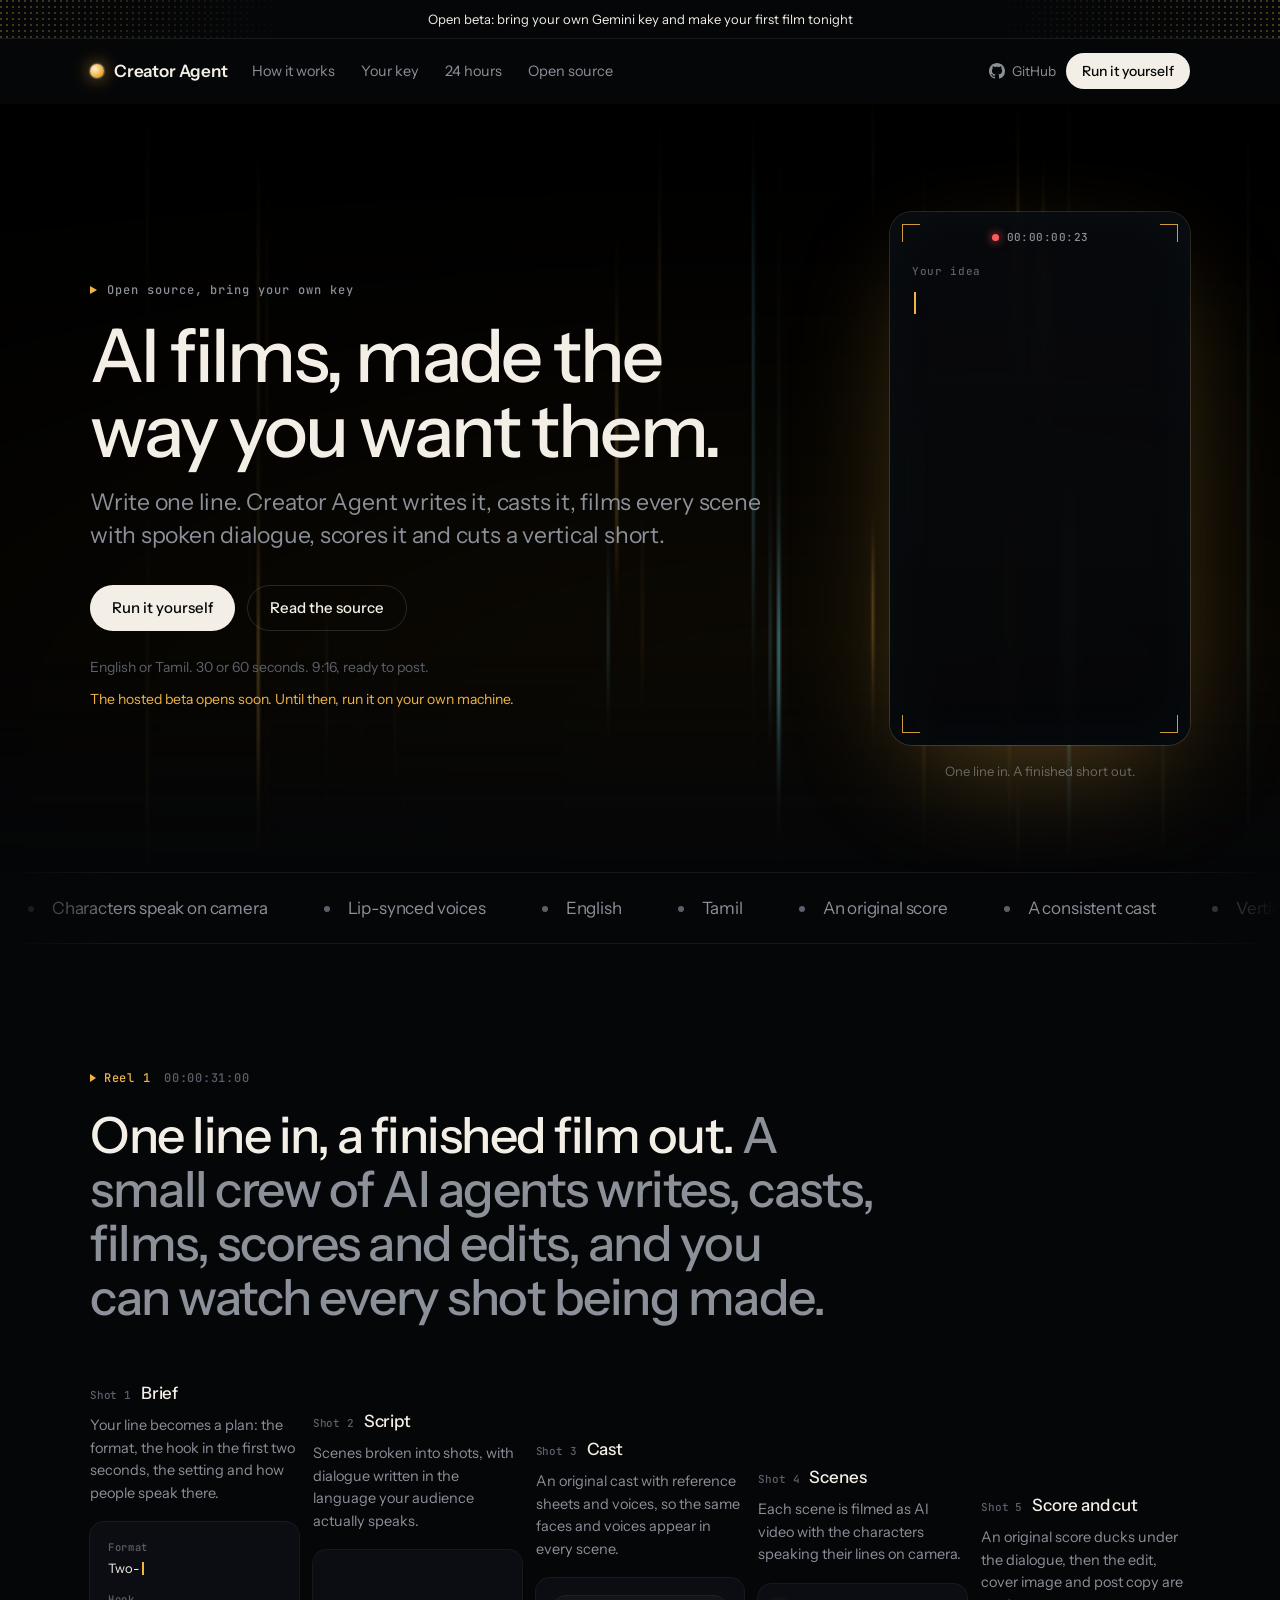
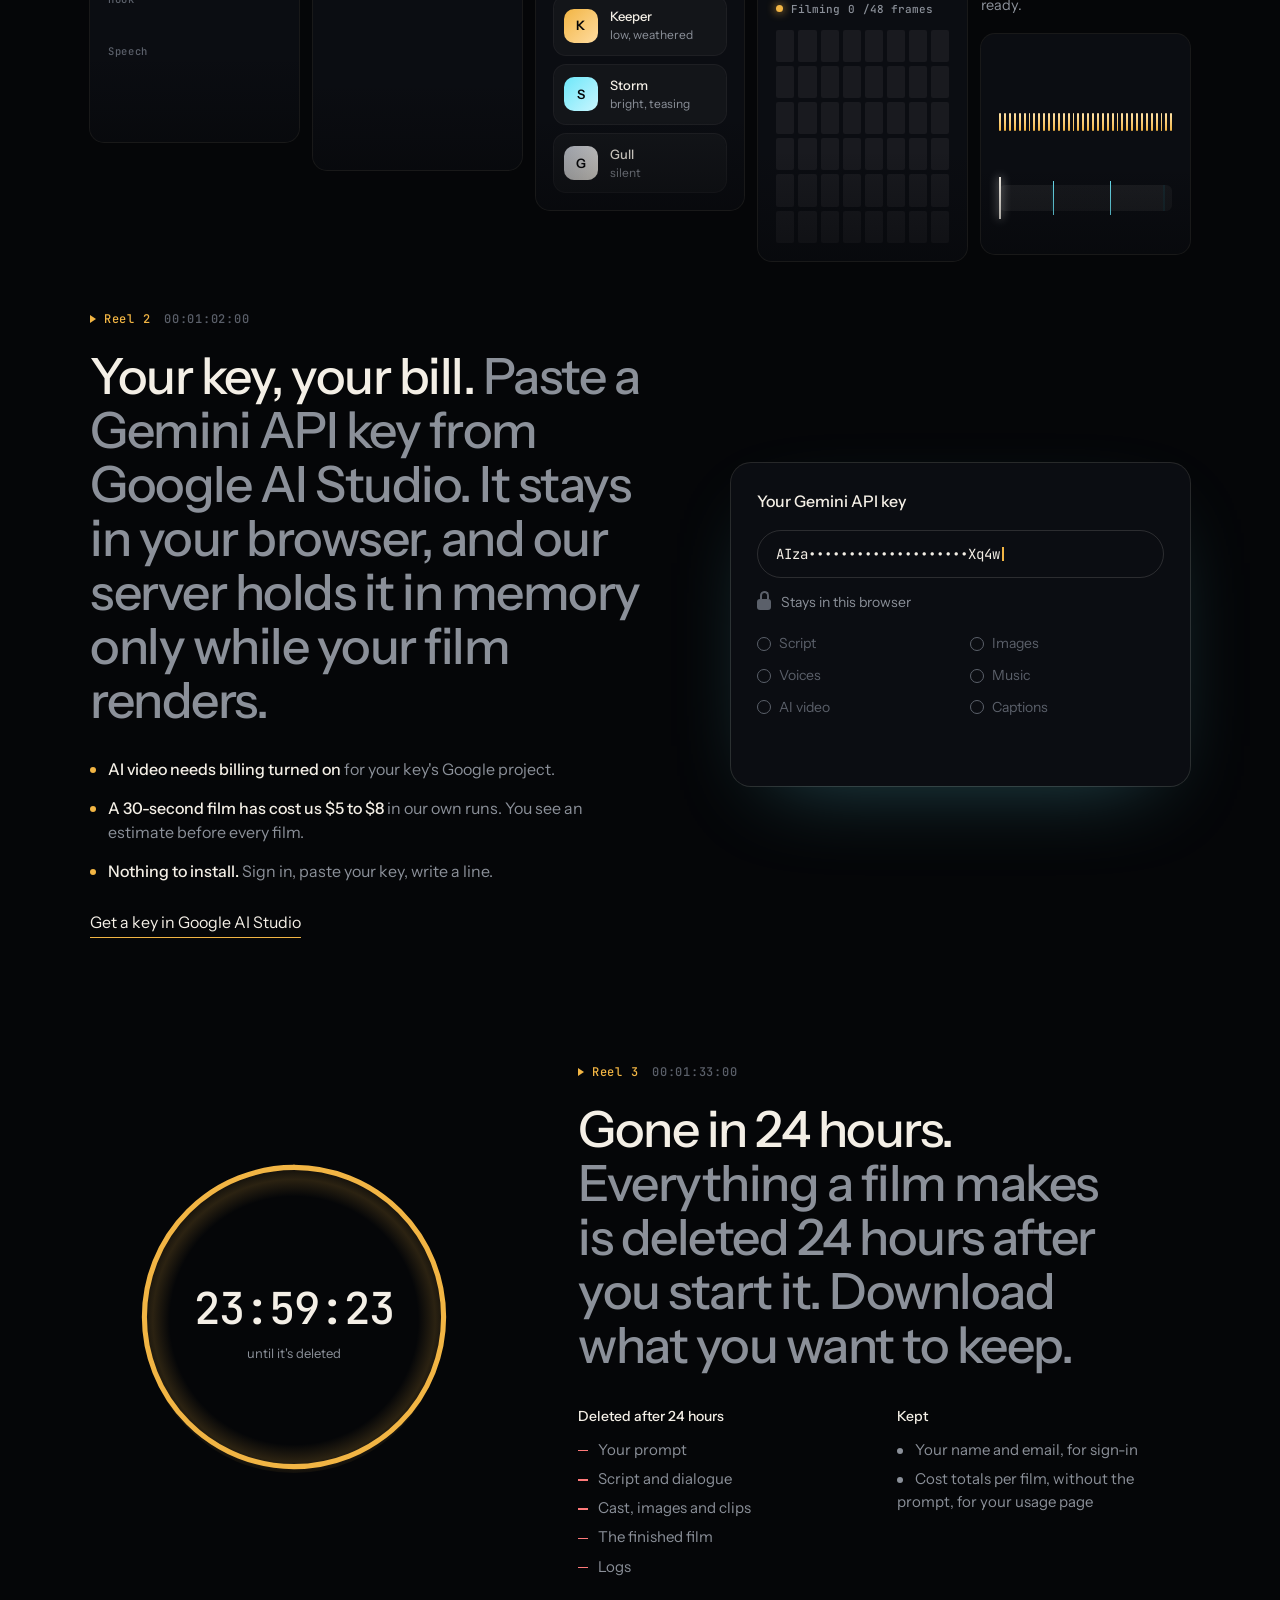
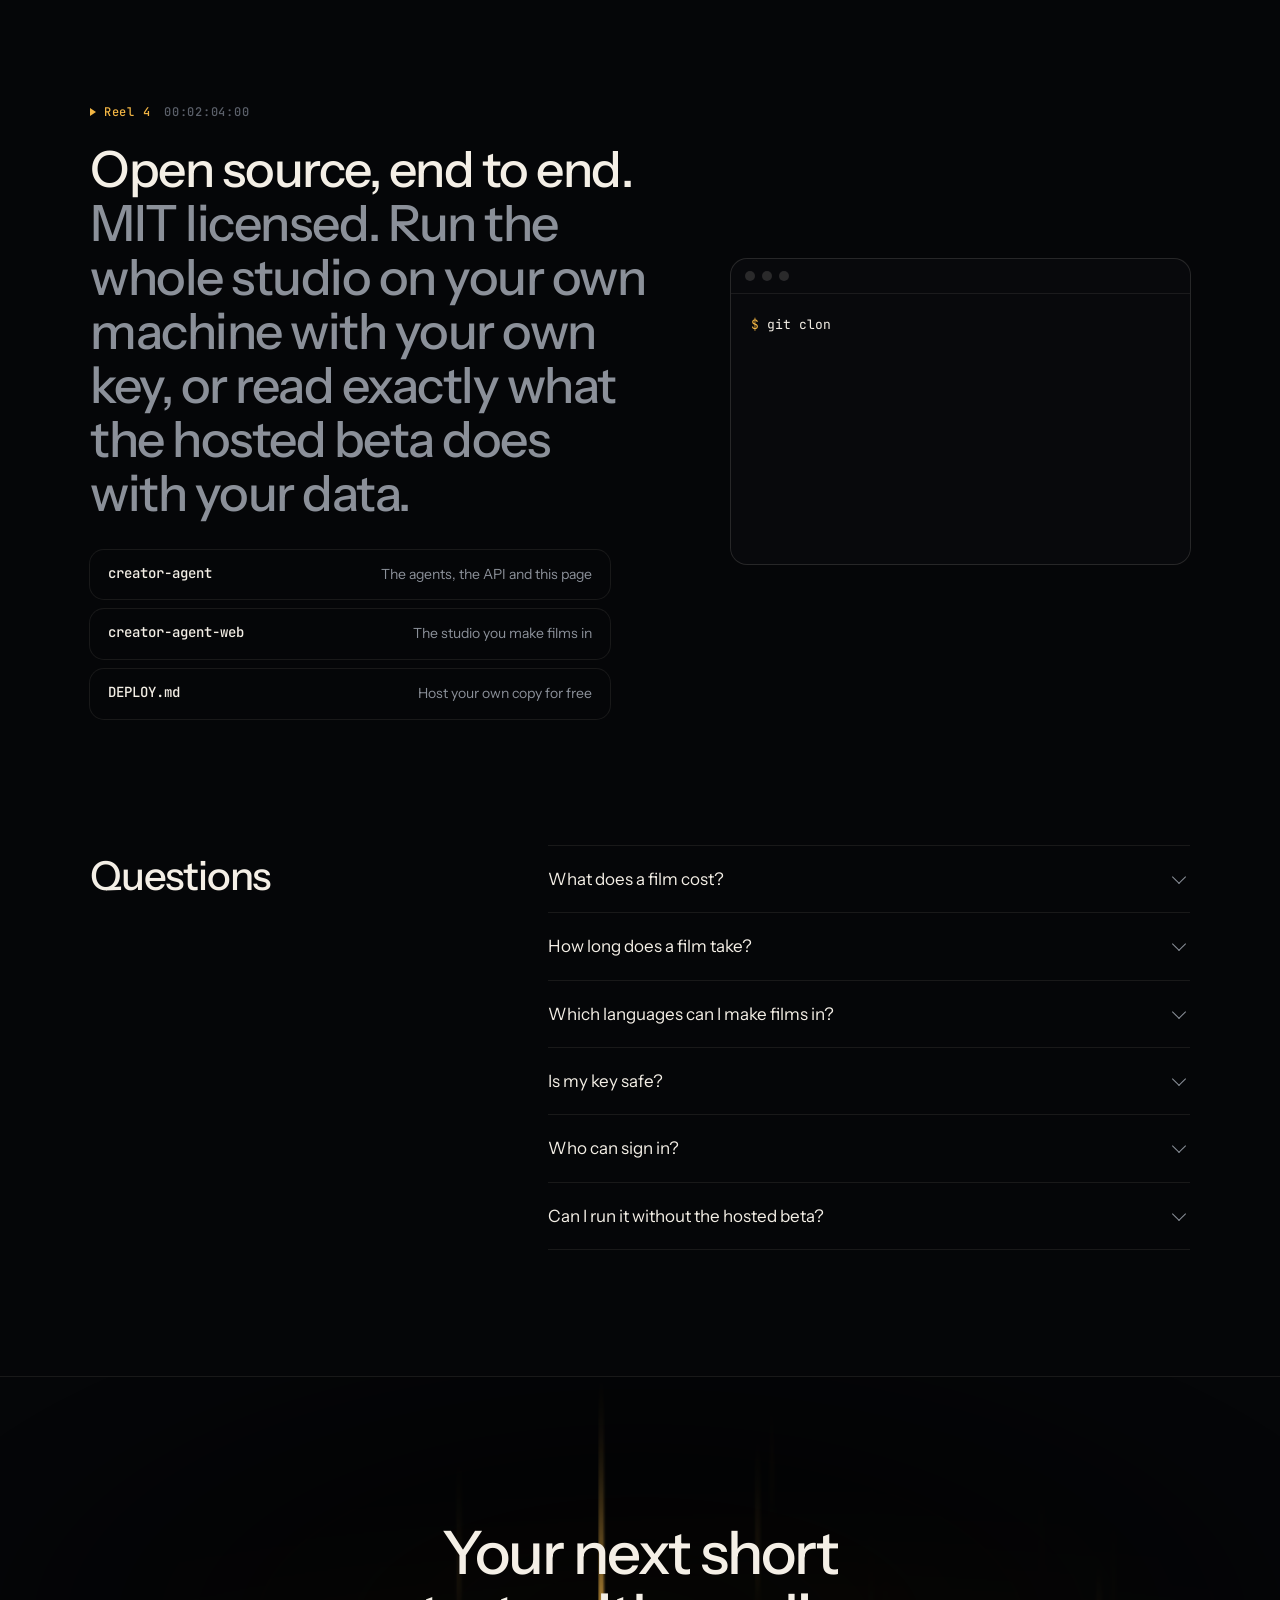
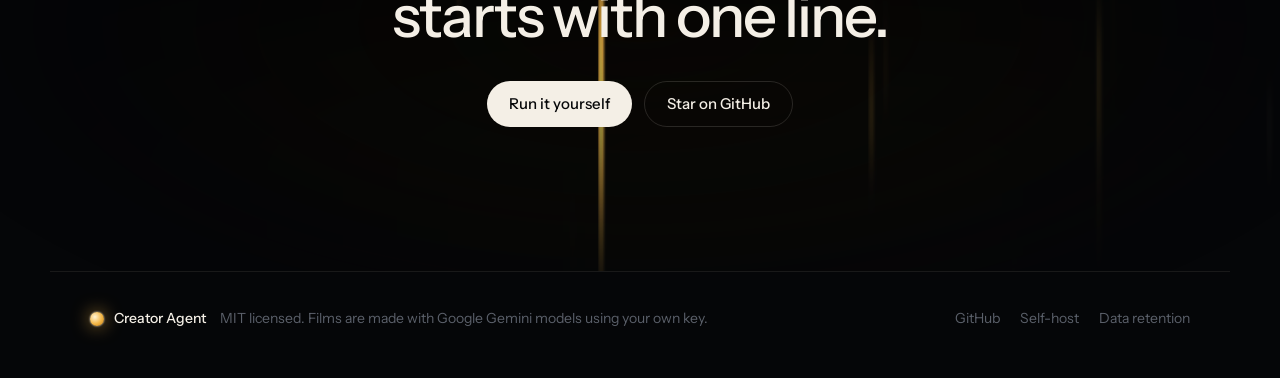
==== commit f698a7f2: "Homepage: English UI labels for Tamil; test that a BYOK resume needs the key Co-Authored-By: Claude " ====
--- a/site/index.html
+++ b/site/index.html
@@ -65,7 +65,7 @@
             <a class="btn btn--light" href="#" data-app-link="/login" data-cta>Start creating</a>
             <a class="btn btn--ghost" href="https://github.com/Adithya-nat/creator-agent">Read the source</a>
           </div>
-          <p class="hero__meta">English or <span lang="ta" class="ta">தமிழ்</span>. 30 or 60 seconds. 9:16, ready to post.</p>
+          <p class="hero__meta">English or Tamil. 30 or 60 seconds. 9:16, ready to post.</p>
           <p class="hero__soon" data-soon hidden>The hosted beta opens soon. Until then, run it on your own machine.</p>
         </div>
 
@@ -104,7 +104,7 @@
 
     <div class="ticker" aria-label="What every film includes">
       <div class="ticker__track" data-ticker>
-        <span>Characters speak on camera</span><span>Lip-synced voices</span><span>English</span><span lang="ta" class="ta">தமிழ்</span>
+        <span>Characters speak on camera</span><span>Lip-synced voices</span><span>English</span><span>Tamil</span>
         <span>An original score</span><span>A consistent cast</span><span>Vertical 9:16</span><span>Captions and post copy</span>
         <span>Watch every step live</span><span>MIT licensed</span>
       </div>
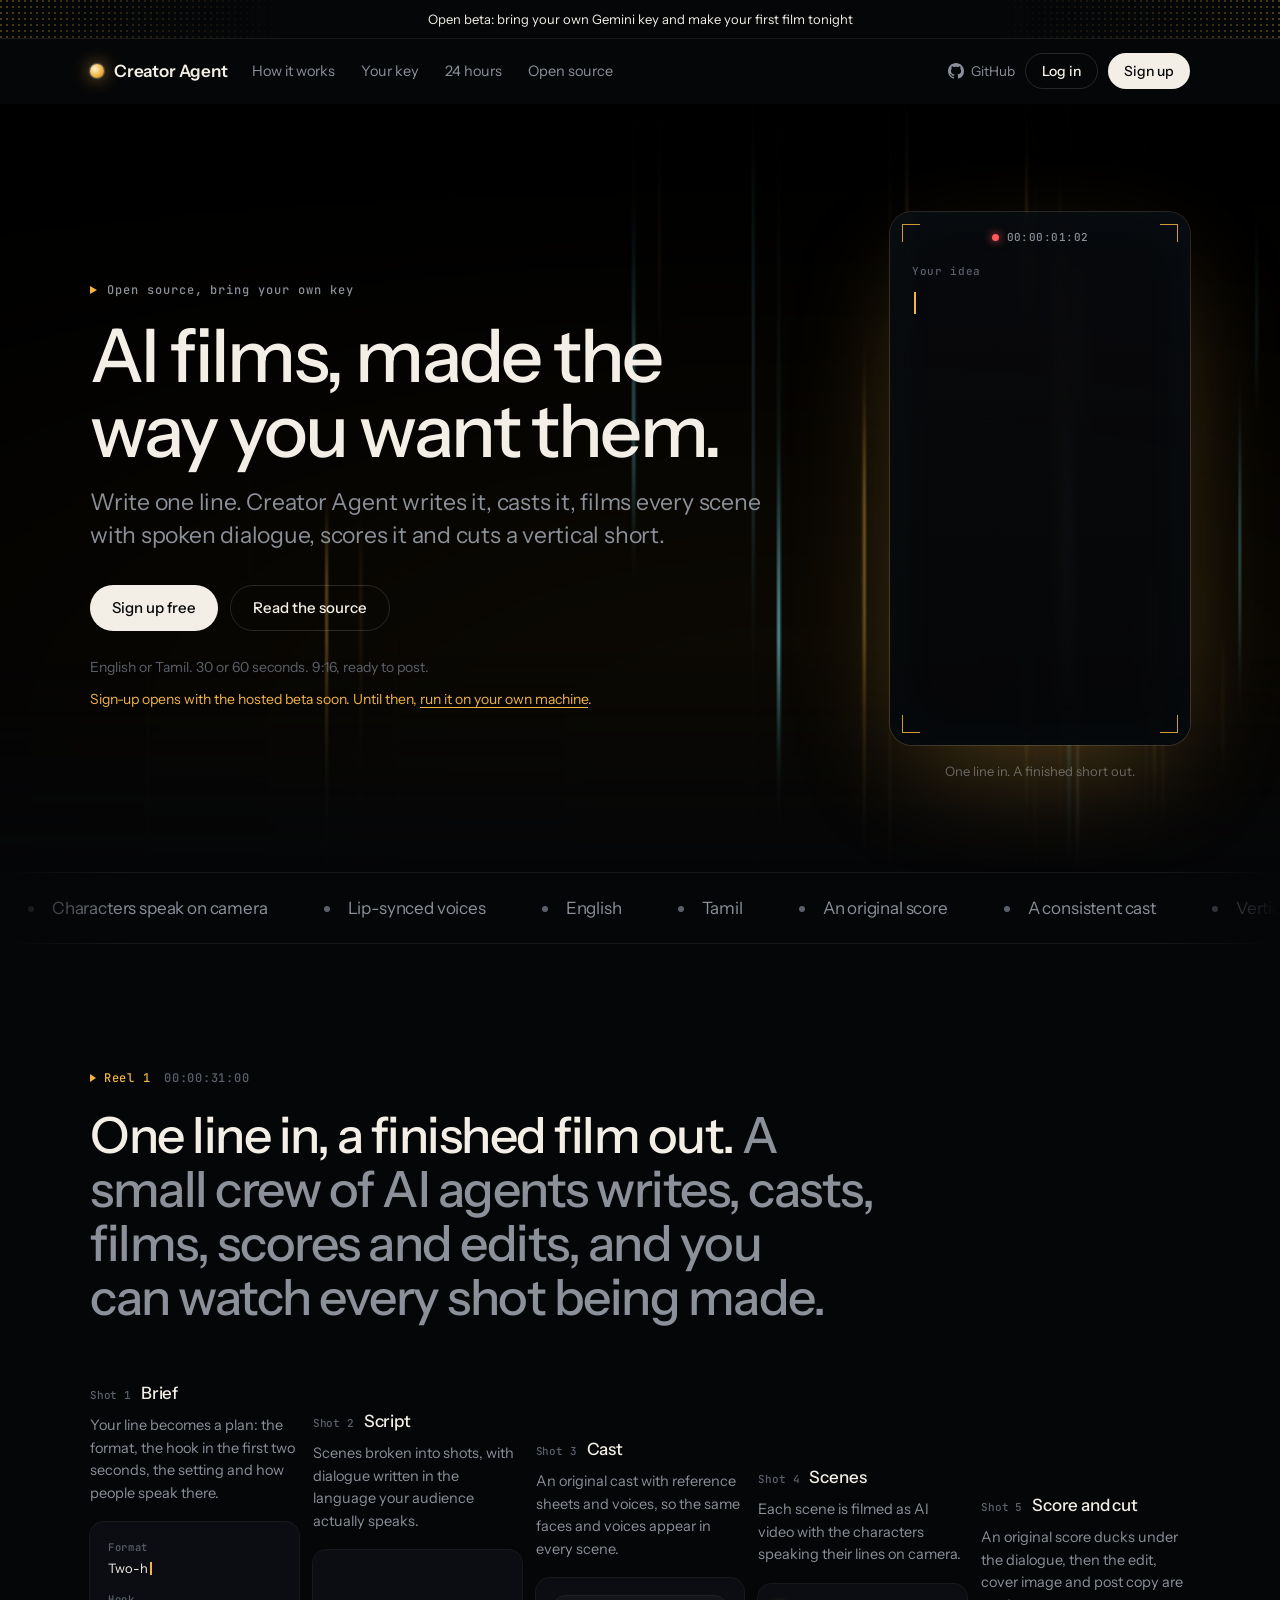
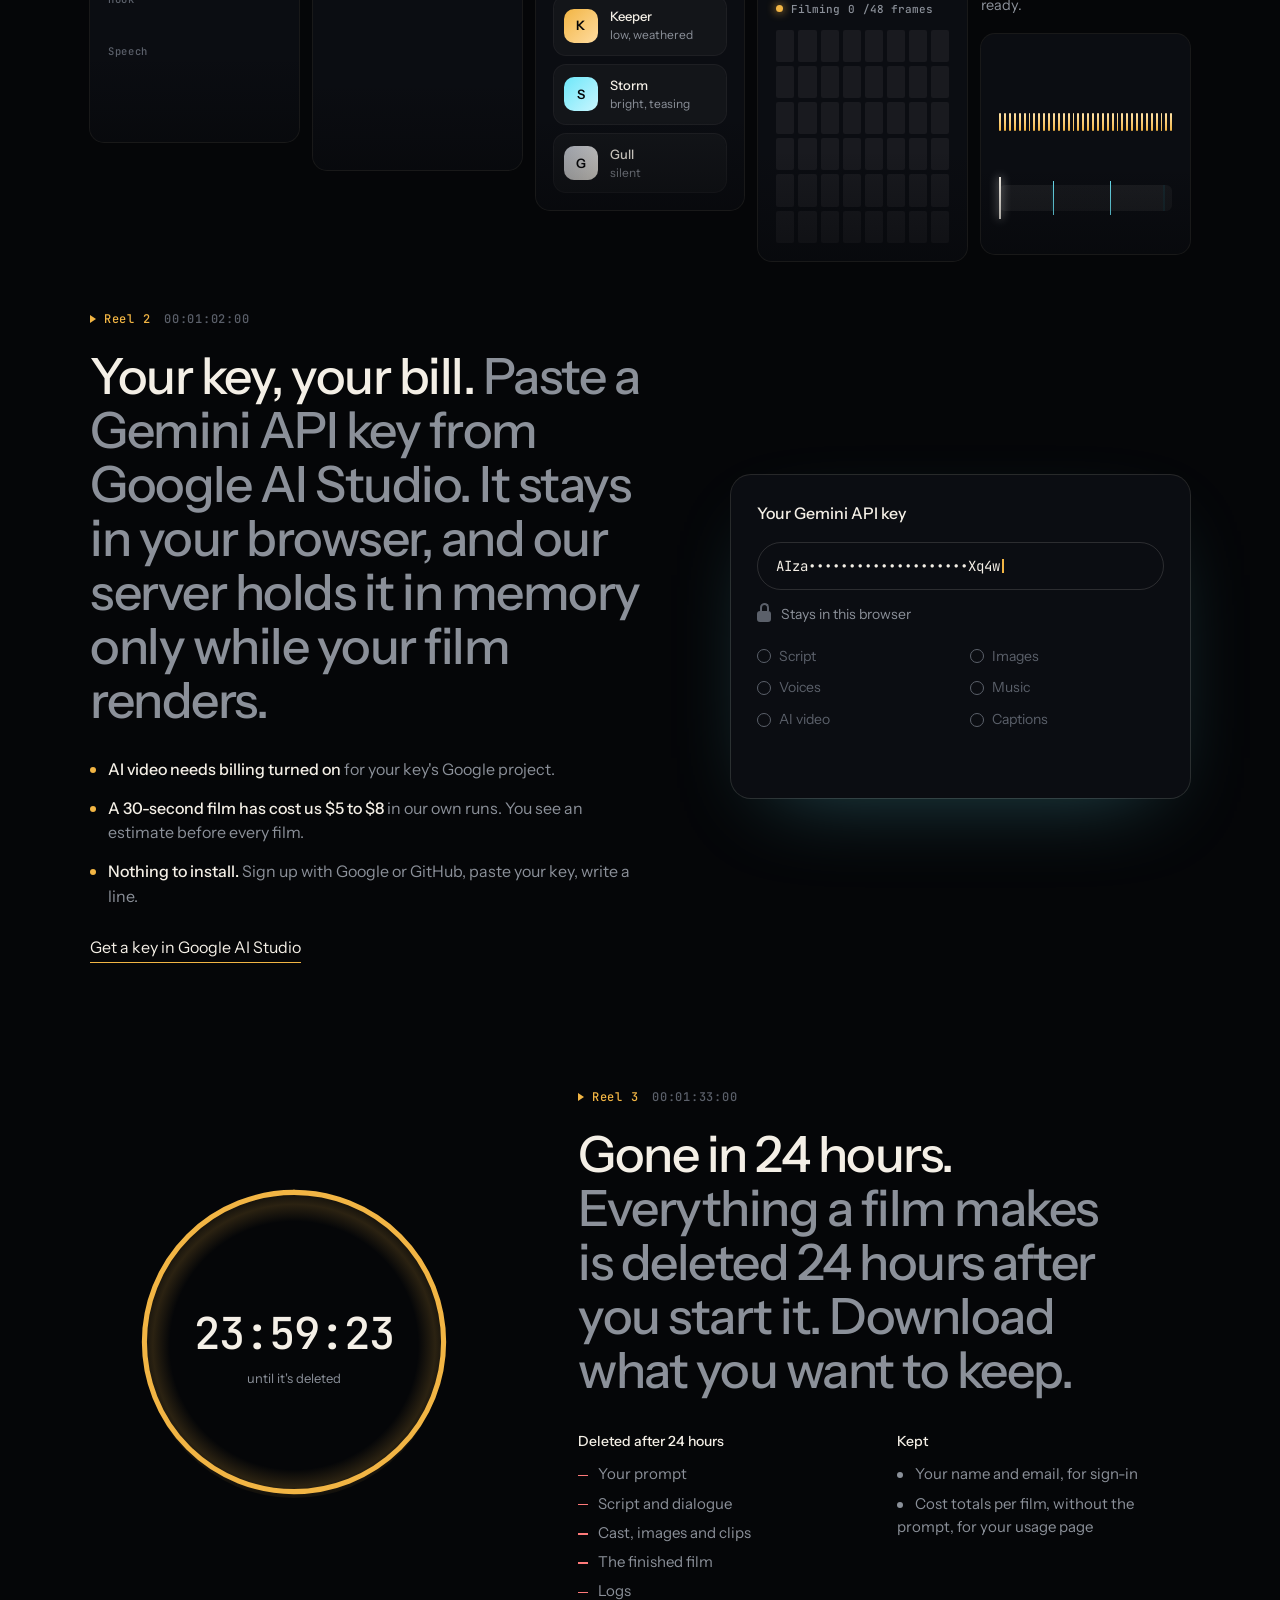
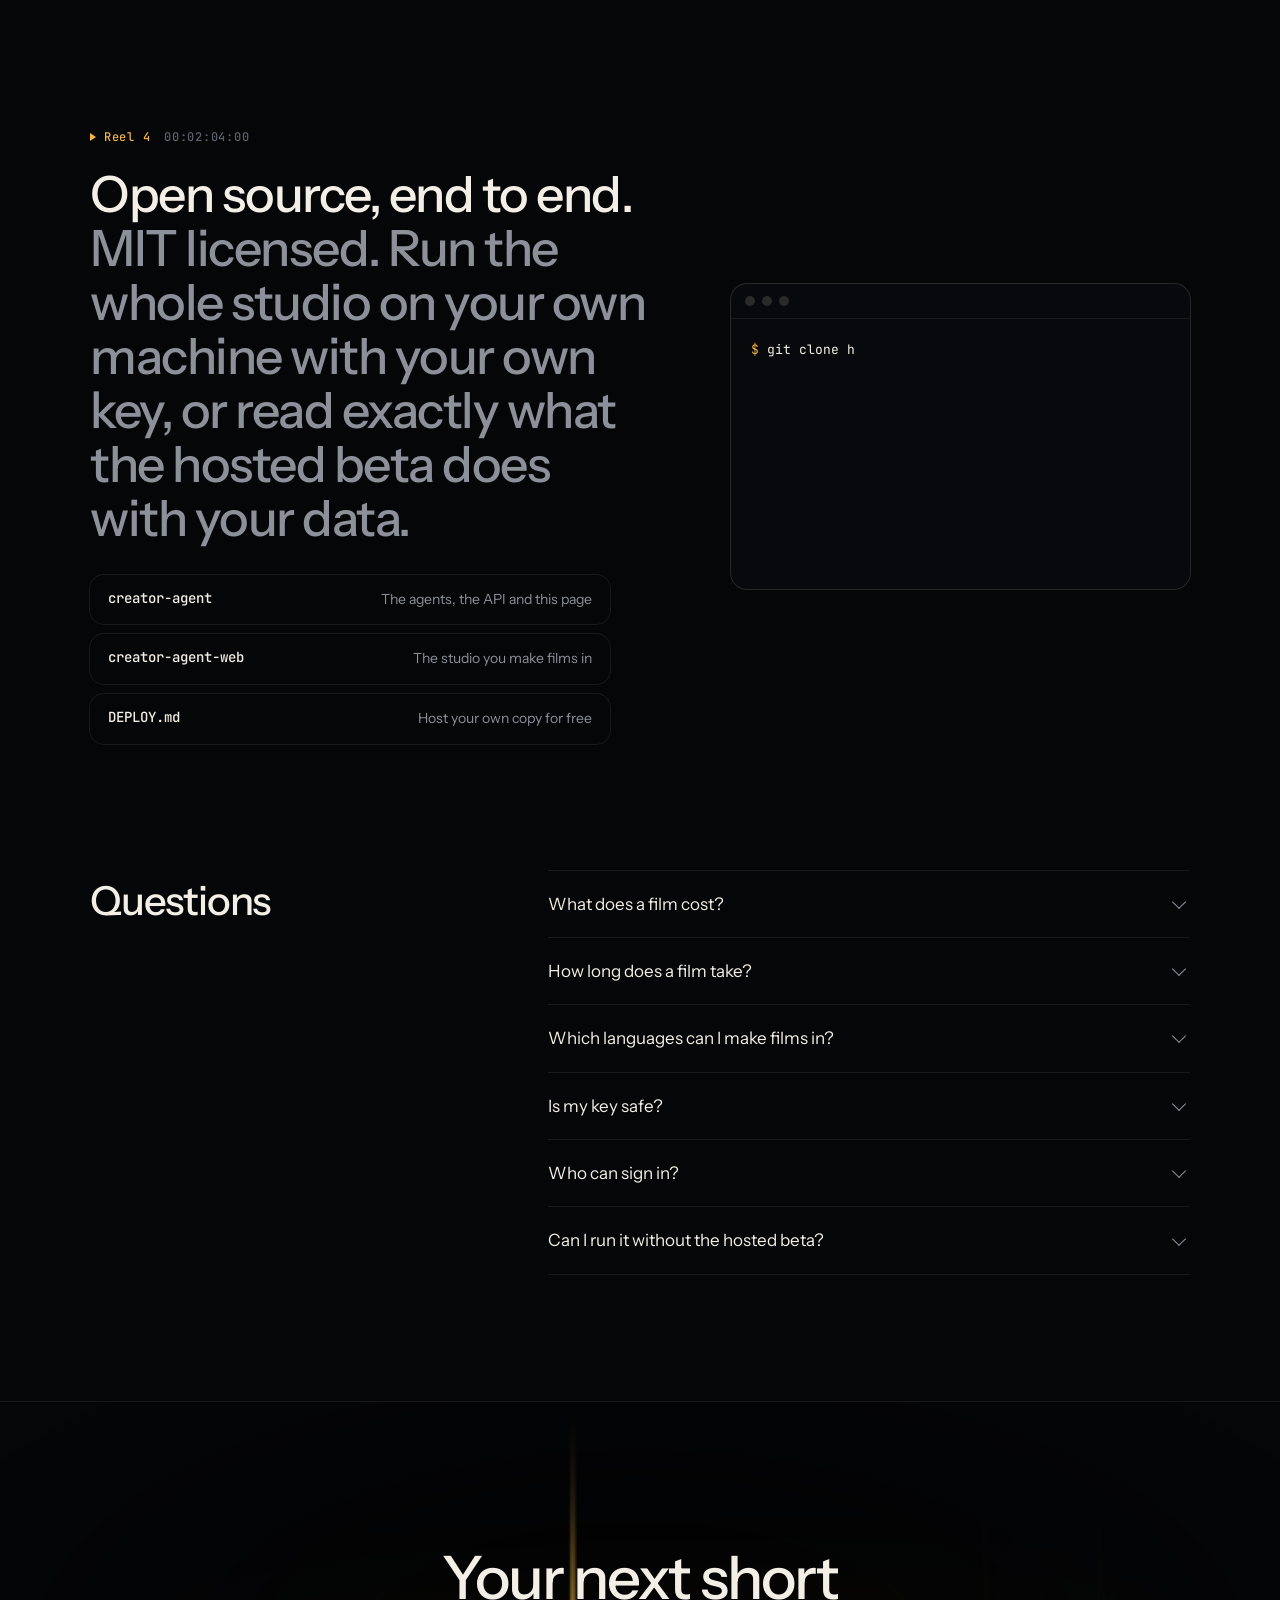
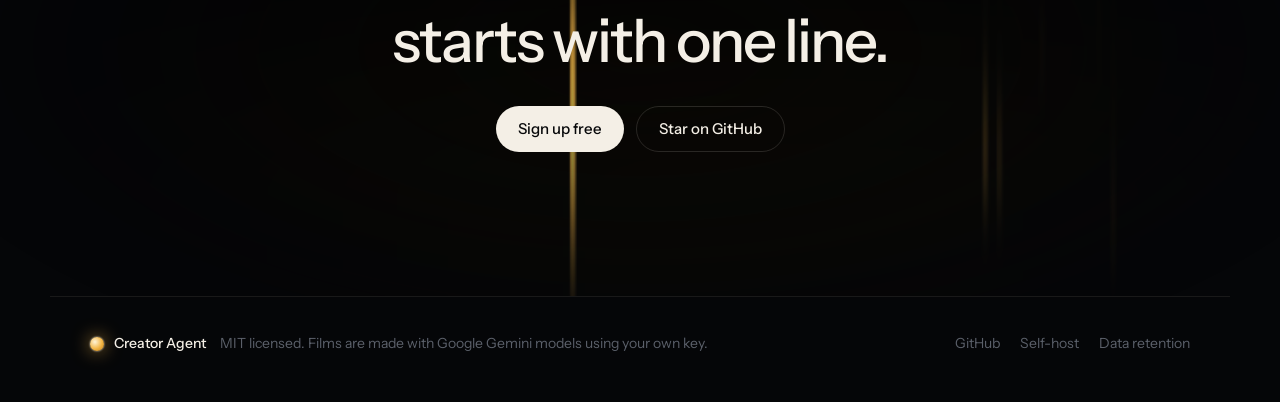
==== commit 18943a9c: "Homepage: Log in and Sign up buttons The nav shows Log in + Sign up and the hero/finale say "Sign up" ====
--- a/site/index.html
+++ b/site/index.html
@@ -44,8 +44,8 @@
           <svg viewBox="0 0 16 16" aria-hidden="true"><path d="M8 0C3.58 0 0 3.58 0 8c0 3.54 2.29 6.53 5.47 7.59.4.07.55-.17.55-.38 0-.19-.01-.82-.01-1.49-2.01.37-2.53-.49-2.69-.94-.09-.23-.48-.94-.82-1.13-.28-.15-.68-.52-.01-.53.63-.01 1.08.58 1.23.82.72 1.21 1.87.87 2.33.66.07-.52.28-.87.51-1.07-1.78-.2-3.64-.89-3.64-3.95 0-.87.31-1.59.82-2.15-.08-.2-.36-1.02.08-2.12 0 0 .67-.21 2.2.82.64-.18 1.32-.27 2-.27s1.36.09 2 .27c1.53-1.04 2.2-.82 2.2-.82.44 1.1.16 1.92.08 2.12.51.56.82 1.27.82 2.15 0 3.07-1.87 3.75-3.65 3.95.29.25.54.73.54 1.48 0 1.07-.01 1.93-.01 2.2 0 .21.15.46.55.38A8.01 8.01 0 0 0 16 8c0-4.42-3.58-8-8-8Z"/></svg>
           <span data-star-count>GitHub</span>
         </a>
-        <a class="btn btn--ghost btn--sm nav__signin" href="#" data-app-link="/login">Sign in</a>
-        <a class="btn btn--light btn--sm" href="#" data-app-link="/login" data-cta>Start creating</a>
+        <a class="btn btn--ghost btn--sm nav__signin" href="#" data-app-link="/login">Log in</a>
+        <a class="btn btn--light btn--sm" href="#" data-app-link="/signup">Sign up</a>
       </div>
     </div>
   </header>
@@ -62,11 +62,11 @@
             <span class="dim">Write one line. Creator Agent writes it, casts it, films every scene with spoken dialogue, scores it and cuts a vertical short.</span>
           </h1>
           <div class="hero__ctas">
-            <a class="btn btn--light" href="#" data-app-link="/login" data-cta>Start creating</a>
+            <a class="btn btn--light" href="#" data-app-link="/signup">Sign up free</a>
             <a class="btn btn--ghost" href="https://github.com/Adithya-nat/creator-agent">Read the source</a>
           </div>
           <p class="hero__meta">English or Tamil. 30 or 60 seconds. 9:16, ready to post.</p>
-          <p class="hero__soon" data-soon hidden>The hosted beta opens soon. Until then, run it on your own machine.</p>
+          <p class="hero__soon" id="beta-soon" data-soon hidden>Sign-up opens with the hosted beta soon. Until then, <a href="https://github.com/Adithya-nat/creator-agent#run-it-yourself">run it on your own machine</a>.</p>
         </div>
 
         <figure class="gate" data-gate aria-label="A film being made from one line">
@@ -174,7 +174,7 @@
         <ul class="facts">
           <li><b>AI video needs billing turned on</b> for your key's Google project.</li>
           <li><b>A 30-second film has cost us $5 to $8</b> in our own runs. You see an estimate before every film.</li>
-          <li><b>Nothing to install.</b> Sign in, paste your key, write a line.</li>
+          <li><b>Nothing to install.</b> Sign up with Google or GitHub, paste your key, write a line.</li>
         </ul>
         <a class="link" href="https://aistudio.google.com/apikey">Get a key in Google AI Studio</a>
       </div>
@@ -253,7 +253,7 @@
       <canvas class="finale__beam" data-beam="soft" aria-hidden="true"></canvas>
       <h2>Your next short starts with one line.</h2>
       <div class="hero__ctas">
-        <a class="btn btn--light" href="#" data-app-link="/login" data-cta>Start creating</a>
+        <a class="btn btn--light" href="#" data-app-link="/signup">Sign up free</a>
         <a class="btn btn--ghost" href="https://github.com/Adithya-nat/creator-agent">Star on GitHub</a>
       </div>
     </section>
--- a/site/styles.css
+++ b/site/styles.css
@@ -85,7 +85,7 @@
 .btn--sm { min-height: 36px; padding: 0 16px; font-size: 14px; }
 .btn--light { background: var(--celluloid); color: #07080a; }
 .btn--light:hover { background: #fff; }
-.nav .nav__signin { display: none; }
+.nav .nav__signin { border-color: transparent; padding: 0 10px; }
 .btn--ghost { border: 1px solid var(--hair-2); color: var(--celluloid); }
 .btn--ghost:hover { border-color: rgba(244, 239, 230, 0.35); background: rgba(244, 239, 230, 0.04); }
 
@@ -116,7 +116,10 @@
 }
 .hero__ctas { margin-top: 34px; display: flex; flex-wrap: wrap; gap: 12px; }
 .hero__meta { margin-top: 26px; font-size: 14px; color: var(--grain-2); }
-.hero__soon { margin-top: 10px; font-size: 14px; color: var(--tungsten); }
+.hero__soon { margin-top: 10px; font-size: 14px; color: var(--tungsten); scroll-margin-top: 140px; border-radius: 8px; }
+.hero__soon a { text-decoration: underline; text-underline-offset: 3px; }
+.hero__soon.flash { animation: flash 1.6s var(--ease); }
+@keyframes flash { 0%, 40% { background: rgba(242, 181, 68, 0.16); box-shadow: 0 0 0 6px rgba(242, 181, 68, 0.16); } 100% { background: transparent; box-shadow: 0 0 0 6px transparent; } }
 
 /* the gate: a 9:16 projector aperture */
 .gate { justify-self: center; width: min(300px, 78vw); }
@@ -324,7 +327,8 @@
 
 /* ---------- larger screens ---------- */
 @media (min-width: 720px) {
-  .star, .nav .nav__signin { display: inline-flex; }
+  .star { display: inline-flex; }
+  .nav .nav__signin { border-color: var(--hair-2); padding: 0 16px; }
   .shots { grid-auto-columns: minmax(260px, 44%); }
   .ledger { grid-template-columns: 1fr 1fr; }
   .foot { grid-template-columns: auto 1fr auto; align-items: center; }
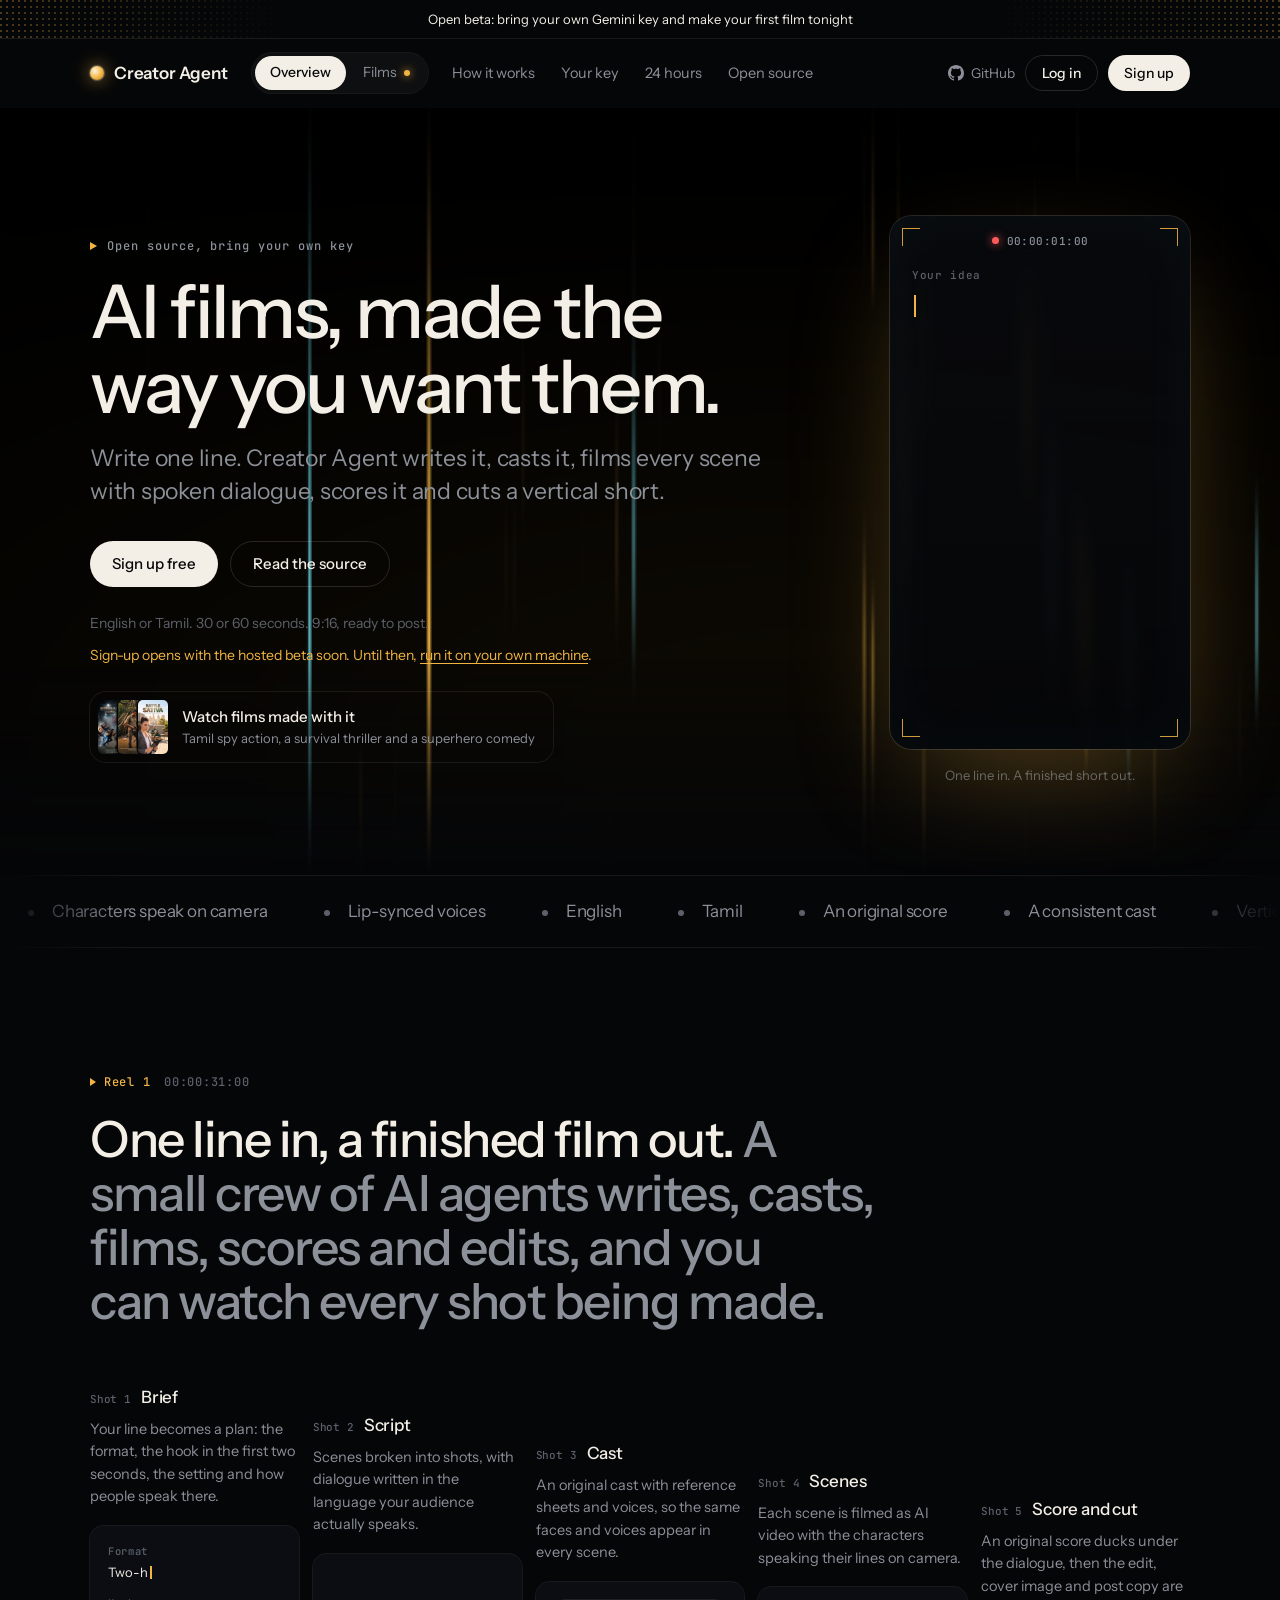
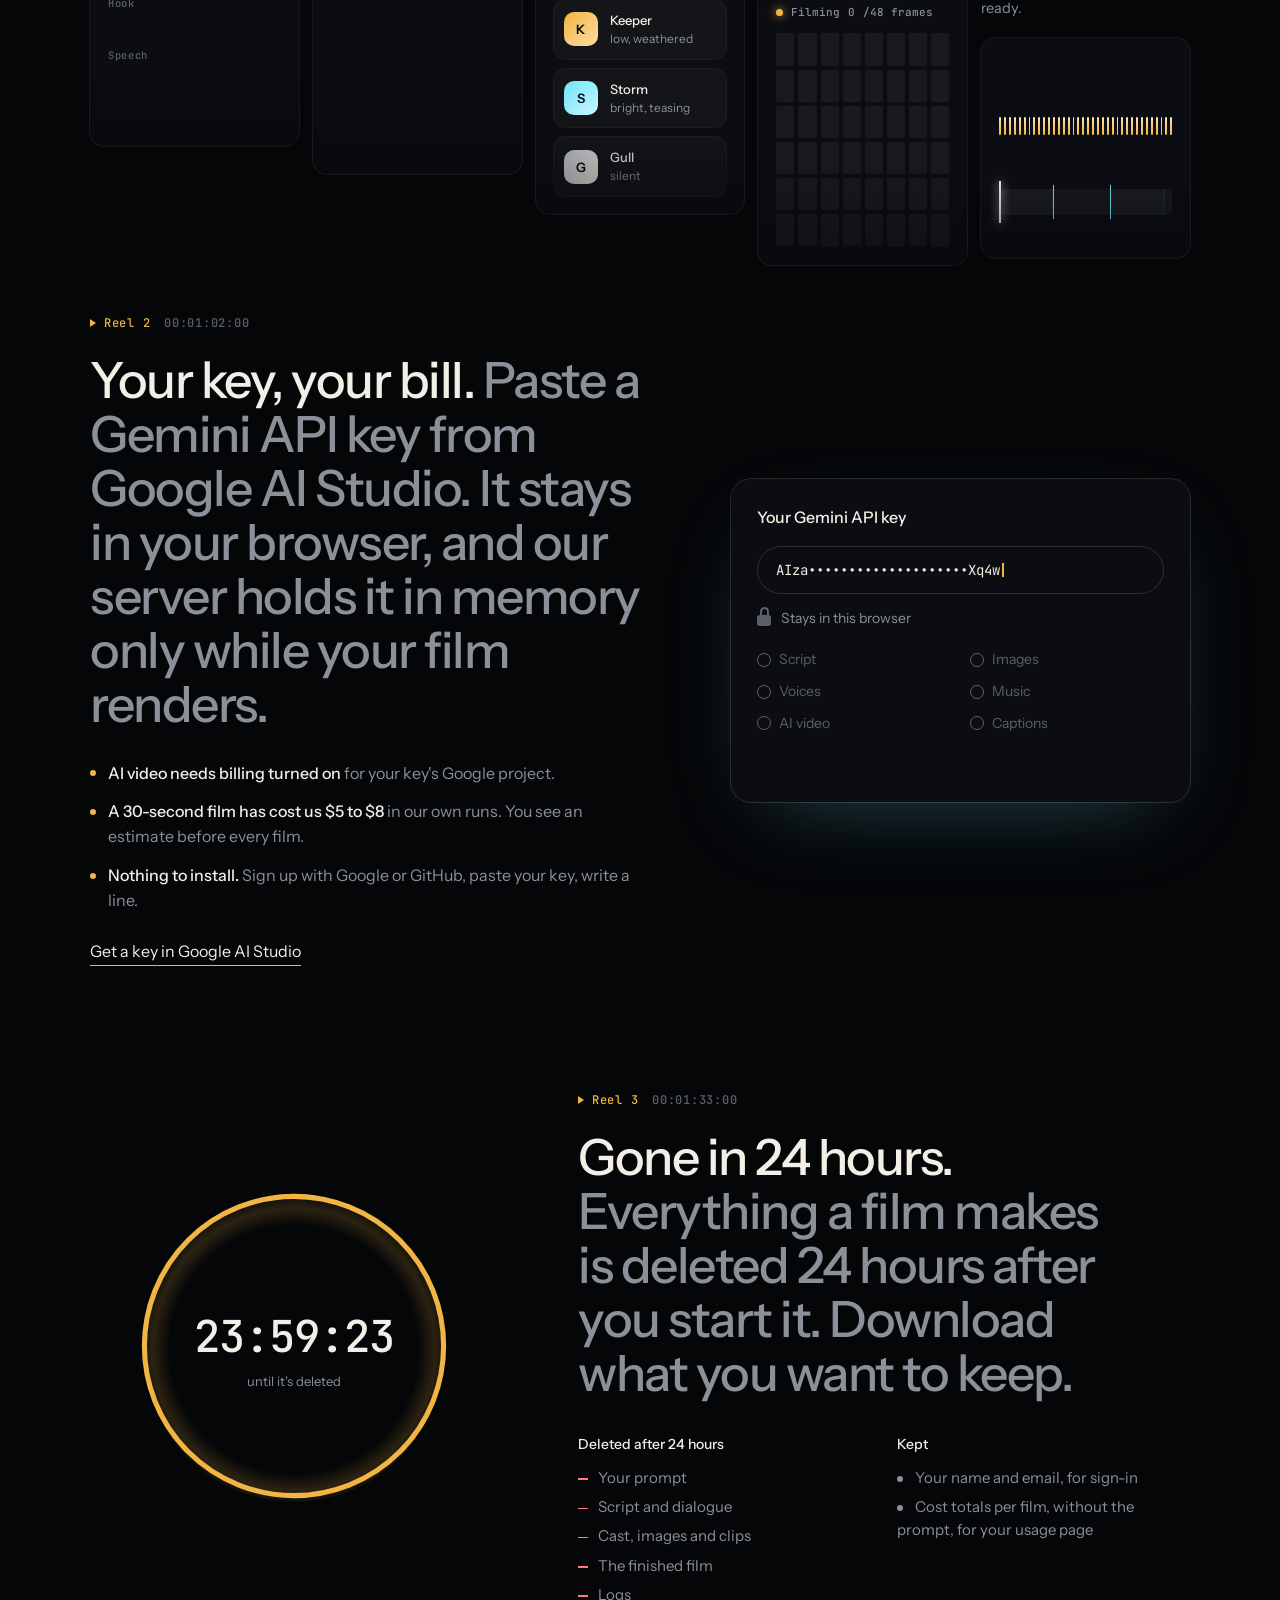
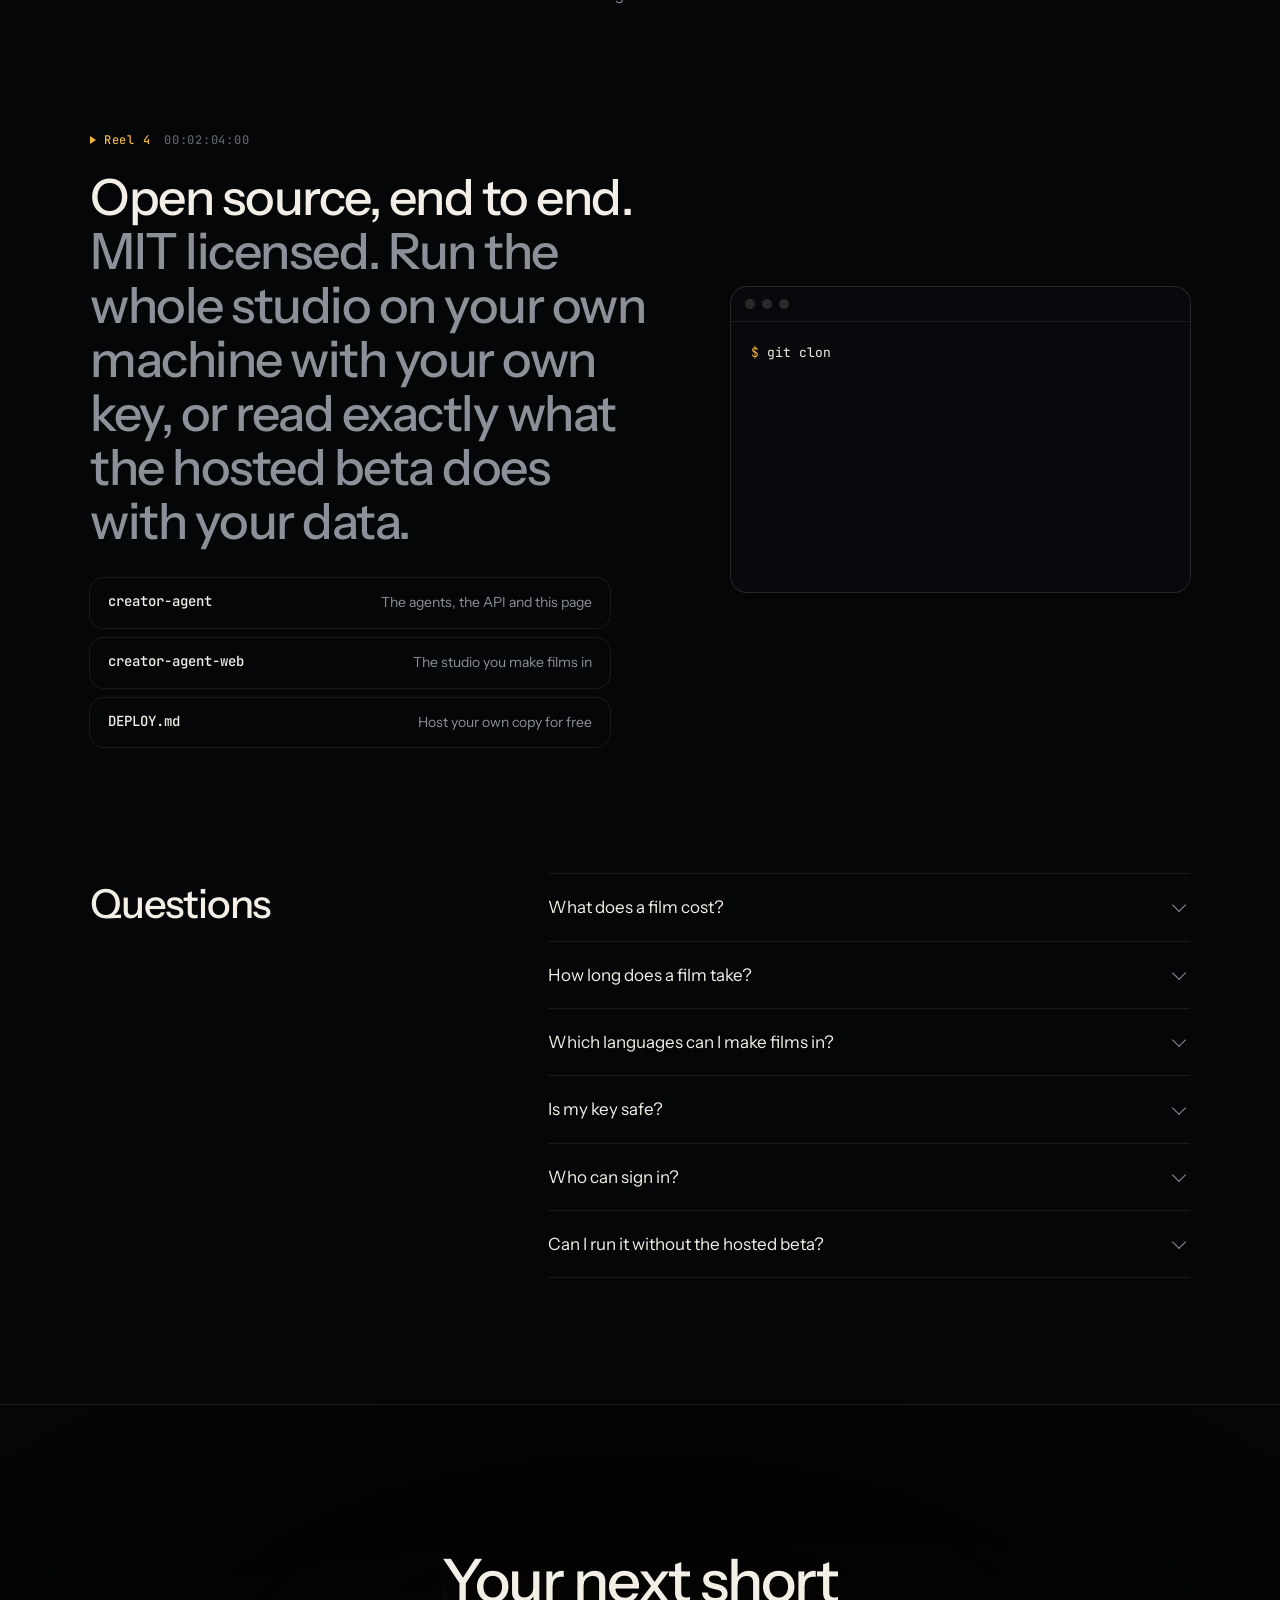
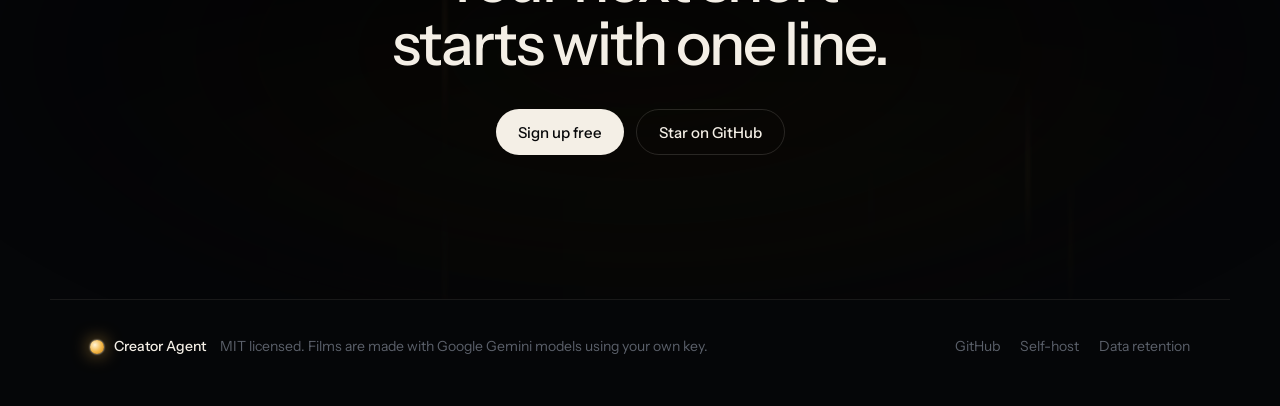
==== commit b2d5338d: "Homepage: Films tab showcasing three sample films A streaming-style films.html next to the overview," ====
--- a/site/index.html
+++ b/site/index.html
@@ -33,6 +33,10 @@
         <span class="brand__bulb" aria-hidden="true"></span>
         Creator Agent
       </a>
+      <nav class="tabs" aria-label="Pages">
+        <a href="index.html" aria-current="page">Overview</a>
+        <a href="films.html">Films <span class="tabs__dot" aria-hidden="true"></span></a>
+      </nav>
       <nav class="nav__links" aria-label="Sections">
         <a href="#how">How it works</a>
         <a href="#key">Your key</a>
@@ -67,6 +71,10 @@
           </div>
           <p class="hero__meta">English or Tamil. 30 or 60 seconds. 9:16, ready to post.</p>
           <p class="hero__soon" id="beta-soon" data-soon hidden>Sign-up opens with the hosted beta soon. Until then, <a href="https://github.com/Adithya-nat/creator-agent#run-it-yourself">run it on your own machine</a>.</p>
+          <a class="hero__watch" href="films.html">
+            <span class="hero__watch-posters" aria-hidden="true"><img src="films/irumbukai-mayavi/poster.jpg" alt=""><img src="films/escape-the-anaconda/poster.jpg" alt=""><img src="films/battle-sativa/poster.jpg" alt=""></span>
+            <span><b>Watch films made with it</b><i>Tamil spy action, a survival thriller and a superhero comedy</i></span>
+          </a>
         </div>
 
         <figure class="gate" data-gate aria-label="A film being made from one line">
--- a/site/styles.css
+++ b/site/styles.css
@@ -36,6 +36,10 @@
 .ta { font-family: var(--tamil); }
 :focus-visible { outline: 2px solid var(--tungsten); outline-offset: 3px; border-radius: 6px; }
 
+.sr-only { position: absolute; width: 1px; height: 1px; overflow: hidden; clip-path: inset(50%); white-space: nowrap; }
+@view-transition { navigation: auto; }
+::view-transition-old(root), ::view-transition-new(root) { animation-duration: 0.35s; }
+
 .skip { position: absolute; left: -999px; top: 8px; z-index: 100; background: var(--celluloid); color: var(--void); padding: 8px 12px; border-radius: 8px; }
 .skip:focus { left: 8px; }
 
@@ -66,6 +70,18 @@
   background: radial-gradient(circle at 35% 35%, #fff4d6, var(--tungsten) 55%, #b9791c);
   box-shadow: 0 0 18px rgba(242, 181, 68, 0.75), 0 0 2px #fff;
   display: inline-block;
+}
+/* page tabs: Overview / Films */
+.tabs { display: flex; gap: 2px; padding: 3px; border-radius: 999px; background: rgba(244, 239, 230, 0.04); box-shadow: 0 0 0 1px var(--hair); }
+.tabs a { position: relative; display: inline-flex; align-items: center; gap: 7px; padding: 6px 15px; border-radius: 999px; font-size: 14px; color: var(--grain); transition: color 0.2s, background 0.2s; }
+.tabs a:hover { color: var(--celluloid); }
+.tabs a[aria-current="page"] { color: #07080a; background: var(--celluloid); font-weight: 500; view-transition-name: tab-current; }
+.tabs__dot { width: 6px; height: 6px; border-radius: 50%; background: var(--tungsten); box-shadow: 0 0 8px var(--tungsten); animation: pulse 2.2s var(--ease) infinite; }
+::view-transition-group(tab-current) { animation-duration: 0.45s; animation-timing-function: var(--ease); }
+@media (max-width: 719px) {
+  .nav__inner { flex-wrap: wrap; row-gap: 10px; }
+  .tabs { order: 3; width: 100%; }
+  .tabs a { flex: 1; justify-content: center; }
 }
 .nav__links { display: none; gap: 26px; font-size: 14.5px; color: var(--grain); }
 .nav__links a:hover { color: var(--celluloid); }
@@ -324,6 +340,7 @@
 @keyframes marquee { to { transform: translateX(-50%); } }
 @keyframes wave { 0%, 100% { height: 18%; } 50% { height: var(--h, 70%); } }
 @keyframes playhead { to { left: 100%; } }
+@keyframes pulse { 50% { opacity: 0.35; transform: scale(0.8); } }
 
 /* ---------- larger screens ---------- */
 @media (min-width: 720px) {
@@ -334,7 +351,6 @@
   .foot { grid-template-columns: auto 1fr auto; align-items: center; }
 }
 @media (min-width: 980px) {
-  .nav__links { display: flex; }
   .hero__inner { grid-template-columns: minmax(0, 1.35fr) minmax(0, 0.65fr); }
   .gate { justify-self: end; }
   .shots { grid-auto-flow: row; grid-template-columns: repeat(5, 1fr); overflow: visible; align-items: start; }
@@ -344,9 +360,24 @@
   .faq { grid-template-columns: 0.8fr 1.2fr; }
 }
 
+@media (min-width: 1200px) {
+  .nav__links { display: flex; }
+}
+
 @media (prefers-reduced-motion: reduce) {
   html { scroll-behavior: auto; }
   *, *::before, *::after { animation: none !important; transition: none !important; }
   .chip-card, .ln { opacity: 1; transform: none; }
   .lit > span { color: var(--grain); }
 }
+
+/* hero link to the Films tab */
+.hero__watch { margin-top: 26px; display: inline-flex; align-items: center; gap: 14px; padding: 8px 18px 8px 8px; border-radius: 16px; box-shadow: 0 0 0 1px var(--hair); transition: box-shadow 0.25s, background 0.25s; }
+.hero__watch:hover { box-shadow: 0 0 0 1px rgba(242, 181, 68, 0.5); background: rgba(242, 181, 68, 0.04); }
+.hero__watch-posters { display: flex; }
+.hero__watch-posters img { width: 30px; aspect-ratio: 9 / 16; object-fit: cover; border-radius: 5px; box-shadow: 0 0 0 1.5px var(--void); transition: transform 0.35s var(--ease); }
+.hero__watch-posters img + img { margin-left: -10px; }
+.hero__watch:hover img:nth-child(1) { transform: translateX(-4px) rotate(-6deg); }
+.hero__watch:hover img:nth-child(3) { transform: translateX(4px) rotate(6deg); }
+.hero__watch b { display: block; font-weight: 500; font-size: 15px; }
+.hero__watch i { display: block; font-style: normal; font-size: 13px; color: var(--grain); }
